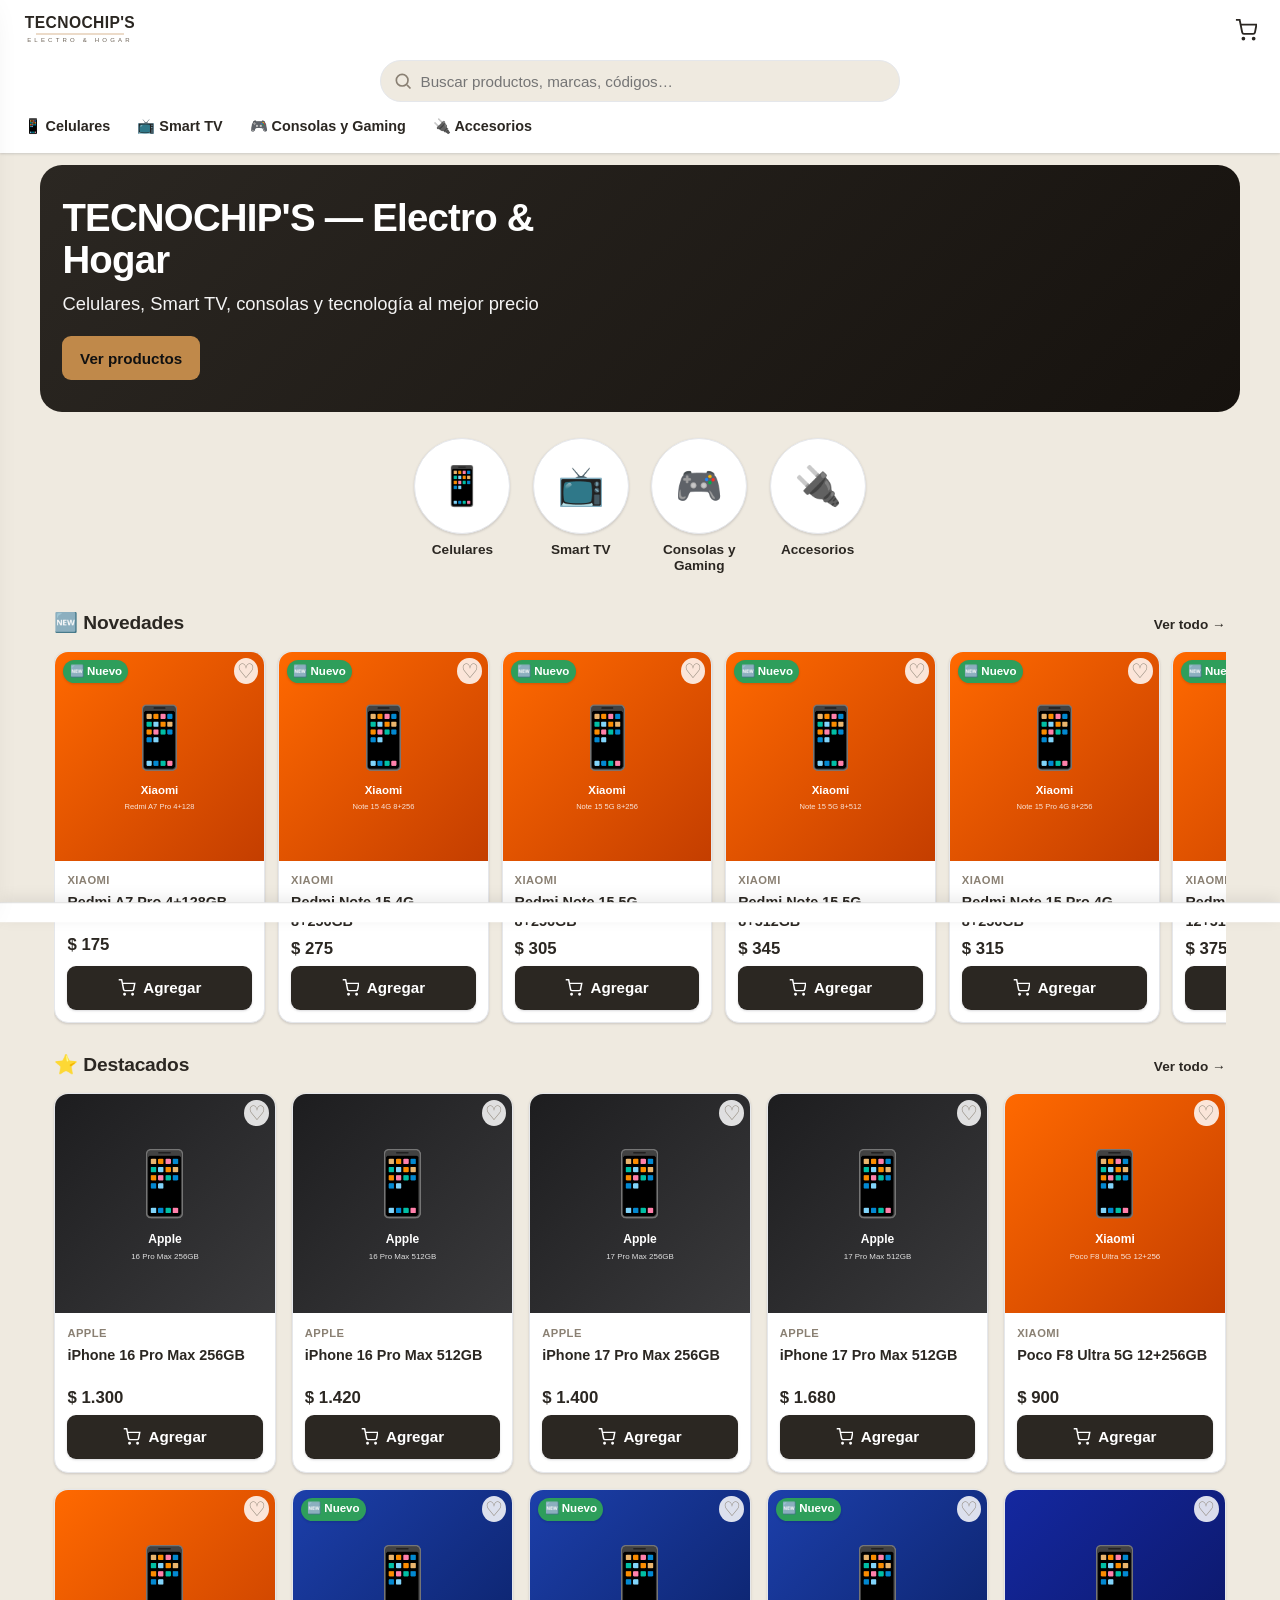
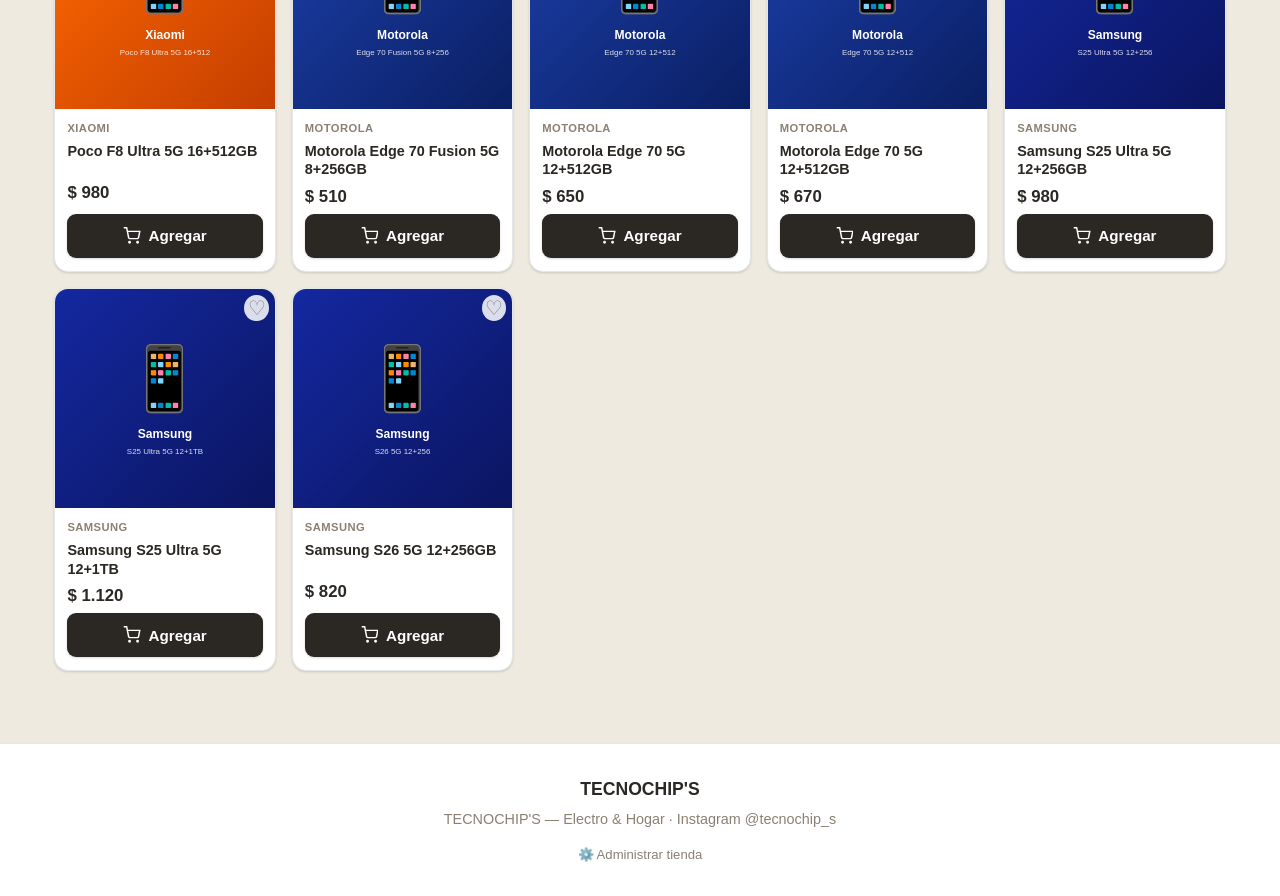
==== index.html @ 08b53749 "Add files via upload Primera versión de la tienda" ====
<!DOCTYPE html>
<html lang="es">
<head>
  <meta charset="UTF-8" />
  <meta name="viewport" content="width=device-width, initial-scale=1, viewport-fit=cover" />
  <meta name="theme-color" content="#2b2722" />
  <meta name="description" content="TECNOCHIP'S — Electro & Hogar. Celulares, Smart TV, consolas y tecnología. Pedidos por WhatsApp. Funciona offline." />

  <title>TECNOCHIP'S — Electro & Hogar</title>

  <!-- PWA -->
  <link rel="manifest" href="manifest.json" />
  <link rel="icon" href="icons/icon.svg" type="image/svg+xml" />
  <link rel="apple-touch-icon" href="icons/icon.svg" />
  <meta name="apple-mobile-web-app-capable" content="yes" />
  <meta name="apple-mobile-web-app-status-bar-style" content="default" />
  <meta name="apple-mobile-web-app-title" content="TECNOCHIP'S" />

  <!-- Estilos -->
  <link rel="stylesheet" href="css/base.css" />
  <link rel="stylesheet" href="css/storefront.css" />
  <link rel="stylesheet" href="css/admin.css" />
  <!-- ETAPA 5 — Plataforma comercial (aditivo, namespaced .e5-*) -->
  <link rel="stylesheet" href="css/etapa5.css" />
</head>
<body>
  <!-- Splash de carga inicial -->
  <div id="splash" class="splash">
    <div class="splash__spinner" aria-hidden="true"></div>
    <p class="splash__text">Cargando tienda…</p>
  </div>

  <!-- Raíz de la tienda (cliente) -->
  <div id="storefront-root"></div>

  <!-- Raíz del panel de administración (se muestra en #/admin) -->
  <div id="admin-root" hidden></div>

  <!-- =========================================================================
       Módulos (scripts clásicos, sin ES modules, para funcionar también en
       file://). El ORDEN importa: cada uno cuelga de window.App.
       ====================================================================== -->
  <script src="js/config.js"></script>
  <script src="js/utils.js"></script>
  <script src="js/db.js"></script>
  <script src="js/store.js"></script>
  <!-- seed.js (~330KB) se carga BAJO DEMANDA desde store.js: solo hace falta
       en el primer arranque o tras un reset de fábrica. -->
  <script src="js/images.js"></script>
  <script src="js/cart.js"></script>
  <script src="js/search.js"></script>
  <script src="js/whatsapp.js"></script>
  <script src="js/importexport.js"></script>
  <script src="js/smart-import.js"></script>
  <!-- Sistema modular de parsers por proveedor (Strategy + Factory) -->
  <script src="js/parsers/parser-system.js"></script>
  <script src="js/parsers/motor_geometrico.js"></script>
  <script src="js/parsers/providers/prov_distrimax.js"></script>
  <script src="js/parsers/providers/prov_mercado_x.js"></script>
  <script src="js/parsers/providers/prov_electrodomesticos.js"></script>
  <script src="js/parsers/providers/prov_excel_generico.js"></script>
  <script src="js/parsers/providers/prov_pdf_generico.js"></script>
  <script src="js/parsers/providers/prov_mapeo_asistido.js"></script>
  <!-- Lienzo visual de mapeo asistido (UI para proveedores nuevos) -->
  <script src="js/parsers/ui-mapeo-asistido.js"></script>
  <script src="js/router.js"></script>
  <script src="js/ui-storefront.js"></script>
  <script src="js/ui-admin.js"></script>
  <script src="js/ui-admin-import.js"></script>

  <!-- =========================================================================
       ETAPA 5 — Plataforma Comercial Profesional (módulos aditivos).
       Cuelgan de window.App.E5 y guardan datos en el store 'kv' existente
       (sin modificar el esquema de IndexedDB ni la funcionalidad previa).
       Orden: primero el cimiento (data), luego módulos que dependen de él.
       ====================================================================== -->
  <!-- PARTE 1: cimiento + auditoría + seguridad + integraciones -->
  <script src="js/etapa5/e5-data.js"></script>
  <script src="js/etapa5/e5-history.js"></script>
  <script src="js/etapa5/e5-security.js"></script>
  <script src="js/etapa5/e5-integrations.js"></script>
  <!-- PARTE 2: promociones, banners, marcas, categorías inteligentes -->
  <script src="js/etapa5/e5-promotions.js"></script>
  <script src="js/etapa5/e5-banners.js"></script>
  <script src="js/etapa5/e5-brands.js"></script>
  <script src="js/etapa5/e5-categories.js"></script>
  <script src="js/etapa5/ui-admin-etapa5.js"></script>
  <!-- PARTE 3: comparador, favoritos, compartir, búsqueda, relacionados -->
  <script src="js/etapa5/e5-favorites.js"></script>
  <script src="js/etapa5/e5-compare.js"></script>
  <script src="js/etapa5/e5-share.js"></script>
  <script src="js/etapa5/e5-related.js"></script>
  <script src="js/etapa5/e5-search-suggest.js"></script>
  <script src="js/etapa5/ui-storefront-etapa5.js"></script>
  <!-- PARTE 4: gestión masiva, config general, SEO, optimización, exportaciones -->
  <script src="js/etapa5/e5-export.js"></script>
  <script src="js/etapa5/e5-bulk.js"></script>
  <script src="js/etapa5/e5-seo.js"></script>
  <script src="js/etapa5/e5-optimize.js"></script>
  <script src="js/etapa5/e5-config.js"></script>
  <script src="js/etapa5/ui-admin-etapa5-p4.js"></script>

  <script src="js/app.js"></script>
</body>
</html>
---- css/base.css ----
/* =============================================================================
 * base.css — Reset, design tokens y componentes base (botones, inputs, modales,
 * toasts, drawers). Las variables de color las sobreescribe el JS desde settings.
 * ========================================================================== */

:root {
  /* Colores (valores por defecto; el panel los reemplaza en runtime) */
  --c-primary: #2563eb;
  --c-primary-dark: #1d4ed8;
  --c-accent: #f59e0b;
  --c-bg: #f4f5f7;
  --c-surface: #ffffff;
  --c-text: #1f2937;
  --c-muted: #6b7280;
  --c-danger: #dc2626;
  --c-success: #16a34a;
  --c-whatsapp: #25d366;
  --c-border: #e5e7eb;

  /* Escala y forma */
  --radius: 14px;
  --radius-sm: 9px;
  --radius-lg: 22px;
  --shadow-sm: 0 1px 2px rgba(16, 24, 40, .06), 0 1px 3px rgba(16, 24, 40, .1);
  --shadow: 0 4px 12px rgba(16, 24, 40, .08);
  --shadow-lg: 0 12px 32px rgba(16, 24, 40, .16);
  --header-h: 116px;

  --font: -apple-system, BlinkMacSystemFont, "Segoe UI", Roboto, "Helvetica Neue", Arial, sans-serif;
  --tap: 44px; /* área táctil mínima */
}

* { box-sizing: border-box; }
html { -webkit-text-size-adjust: 100%; }
body {
  margin: 0;
  font-family: var(--font);
  color: var(--c-text);
  background: var(--c-bg);
  line-height: 1.5;
  -webkit-font-smoothing: antialiased;
  overflow-x: hidden;
}
img { max-width: 100%; display: block; }
a { color: inherit; text-decoration: none; }
button { font-family: inherit; cursor: pointer; }
h1, h2, h3, h4, p { margin: 0; }
ul { margin: 0; padding: 0; list-style: none; }
:focus-visible { outline: 3px solid color-mix(in srgb, var(--c-primary) 45%, transparent); outline-offset: 2px; }

/* ---- Iconos --------------------------------------------------------------- */
.icon { display: inline-flex; width: 1.25em; height: 1.25em; flex: none; }
.icon svg { width: 100%; height: 100%; }

/* ---- Botones -------------------------------------------------------------- */
.btn {
  --btn-bg: var(--c-surface); --btn-fg: var(--c-text); --btn-bd: var(--c-border);
  display: inline-flex; align-items: center; justify-content: center; gap: .5em;
  min-height: var(--tap); padding: .6em 1.1em;
  border: 1px solid var(--btn-bd); border-radius: var(--radius-sm);
  background: var(--btn-bg); color: var(--btn-fg);
  font-size: .95rem; font-weight: 600; line-height: 1;
  transition: transform .08s ease, box-shadow .15s ease, background .15s ease, opacity .15s;
  white-space: nowrap; user-select: none;
}
.btn:active { transform: scale(.97); }
.btn:disabled { opacity: .5; cursor: not-allowed; }
.btn .icon { width: 1.15em; height: 1.15em; }

.btn--primary { --btn-bg: var(--c-primary); --btn-fg: #fff; --btn-bd: transparent; box-shadow: var(--shadow-sm); }
.btn--primary:hover { --btn-bg: var(--c-primary-dark); }
.btn--accent { --btn-bg: var(--c-accent); --btn-fg: #111; --btn-bd: transparent; }
.btn--danger { --btn-bg: var(--c-danger); --btn-fg: #fff; --btn-bd: transparent; }
.btn--danger-ghost { --btn-fg: var(--c-danger); --btn-bd: color-mix(in srgb, var(--c-danger) 35%, transparent); }
.btn--whatsapp { --btn-bg: var(--c-whatsapp); --btn-fg: #fff; --btn-bd: transparent; box-shadow: var(--shadow-sm); }
.btn--whatsapp:hover { --btn-bg: #1db954; }
.btn--ghost { --btn-bg: transparent; }
.btn--ghost:hover { --btn-bg: color-mix(in srgb, var(--c-text) 6%, transparent); }
.btn--sm { min-height: 34px; padding: .4em .7em; font-size: .82rem; }
.btn--lg { min-height: 52px; font-size: 1.05rem; padding: .7em 1.4em; }
.btn--block { display: flex; width: 100%; }

.icon-btn {
  display: inline-flex; align-items: center; justify-content: center;
  width: var(--tap); height: var(--tap); flex: none;
  border: none; background: transparent; color: inherit; border-radius: 50%;
  transition: background .15s, transform .08s;
}
.icon-btn:hover { background: color-mix(in srgb, currentColor 12%, transparent); }
.icon-btn:active { transform: scale(.92); }
.icon-btn .icon { width: 1.4em; height: 1.4em; }

/* ---- Formularios ---------------------------------------------------------- */
.input, select.input, textarea.input {
  width: 100%; min-height: var(--tap);
  padding: .6em .8em; font-size: 1rem; color: var(--c-text);
  background: var(--c-surface);
  border: 1px solid var(--c-border); border-radius: var(--radius-sm);
  transition: border-color .15s, box-shadow .15s;
}
.input:focus { border-color: var(--c-primary); box-shadow: 0 0 0 3px color-mix(in srgb, var(--c-primary) 18%, transparent); outline: none; }
textarea.input { min-height: 70px; resize: vertical; line-height: 1.45; }
select.input { appearance: none; background-image: url("data:image/svg+xml,%3Csvg xmlns='http://www.w3.org/2000/svg' width='12' height='8' viewBox='0 0 12 8'%3E%3Cpath fill='%236b7280' d='M6 8 0 0h12z'/%3E%3C/svg%3E"); background-repeat: no-repeat; background-position: right .8em center; padding-right: 2.2em; }
.input--sm { min-height: 36px; font-size: .85rem; padding: .35em .6em; }

/* ---- Splash --------------------------------------------------------------- */
.splash {
  position: fixed; inset: 0; z-index: 9999;
  display: flex; flex-direction: column; align-items: center; justify-content: center; gap: 1rem;
  background: var(--c-bg); transition: opacity .35s ease;
}
.splash--hide { opacity: 0; pointer-events: none; }
.splash__spinner { width: 46px; height: 46px; border: 4px solid var(--c-border); border-top-color: var(--c-primary); border-radius: 50%; animation: spin .8s linear infinite; }
.splash__text { color: var(--c-muted); font-weight: 600; }
@keyframes spin { to { transform: rotate(360deg); } }

/* ---- Toasts --------------------------------------------------------------- */
.toast-host {
  position: fixed; left: 50%; bottom: calc(env(safe-area-inset-bottom) + 78px);
  transform: translateX(-50%); z-index: 9000;
  display: flex; flex-direction: column; gap: .5rem; align-items: center;
  width: max-content; max-width: 92vw; pointer-events: none;
}
.toast {
  padding: .75em 1.1em; border-radius: 999px; font-weight: 600; font-size: .9rem;
  color: #fff; background: #111827; box-shadow: var(--shadow-lg);
  opacity: 0; transform: translateY(12px); transition: opacity .25s, transform .25s;
}
.toast--show { opacity: 1; transform: translateY(0); }
.toast--success { background: var(--c-success); }
.toast--error { background: var(--c-danger); }
.toast--info { background: #334155; }

/* ---- Modales -------------------------------------------------------------- */
.modal-overlay {
  position: fixed; inset: 0; z-index: 8000;
  display: flex; align-items: center; justify-content: center; padding: 1rem;
  background: rgba(17, 24, 39, .55); backdrop-filter: blur(2px);
  animation: fade .15s ease;
}
@keyframes fade { from { opacity: 0; } }
.modal {
  width: 100%; max-width: 440px; max-height: 92vh; overflow: auto;
  background: var(--c-surface); border-radius: var(--radius-lg); box-shadow: var(--shadow-lg);
  animation: pop .2s ease;
}
.modal--wide { max-width: 760px; }
.modal--sm { max-width: 380px; padding: 1.5rem; }
@keyframes pop { from { opacity: 0; transform: translateY(10px) scale(.98); } }
.modal__head { position: sticky; top: 0; display: flex; align-items: center; justify-content: space-between; gap: 1rem; padding: 1rem 1.25rem; background: var(--c-surface); border-bottom: 1px solid var(--c-border); z-index: 1; }
.modal__head h3 { font-size: 1.1rem; }
.modal__body { padding: 1.25rem; }
.modal__msg { font-size: 1rem; margin-bottom: 1.25rem; }
.modal__actions { display: flex; gap: .75rem; justify-content: flex-end; }

/* ---- Drawers (off-canvas) ------------------------------------------------- */
.drawer-overlay { position: fixed; inset: 0; z-index: 6000; background: rgba(17, 24, 39, .5); opacity: 0; visibility: hidden; transition: opacity .25s, visibility .25s; }
.drawer-overlay--show { opacity: 1; visibility: visible; }
.drawer {
  position: fixed; top: 0; bottom: 0; z-index: 6100; width: min(86vw, 360px);
  background: var(--c-surface); box-shadow: var(--shadow-lg);
  display: flex; flex-direction: column; transition: transform .28s cubic-bezier(.4, 0, .2, 1);
}
.drawer--left { left: 0; transform: translateX(-105%); }
.drawer--right { right: 0; transform: translateX(105%); width: min(90vw, 420px); }
.drawer--open { transform: translateX(0); }
.drawer__head { display: flex; align-items: center; justify-content: space-between; padding: 1rem 1.1rem; border-bottom: 1px solid var(--c-border); font-size: 1.05rem; }
.drawer__body { flex: 1; overflow: auto; padding: 1rem 1.1rem; }
.drawer__foot { display: flex; gap: .75rem; padding: 1rem 1.1rem; border-top: 1px solid var(--c-border); }
.drawer__foot .btn { flex: 1; }

/* ---- Utilidades ----------------------------------------------------------- */
.empty { color: var(--c-muted); text-align: center; padding: 2rem 1rem; }
[hidden] { display: none !important; }

/* Botón flotante de instalación PWA */
.install-btn {
  position: fixed; right: 1rem; bottom: calc(env(safe-area-inset-bottom) + 78px); z-index: 5500;
  border: none; border-radius: 999px; padding: .7em 1.1em;
  background: var(--c-primary); color: #fff; font-weight: 700; box-shadow: var(--shadow-lg);
  animation: pop .3s ease;
}
@media (min-width: 768px) { .install-btn { bottom: 1.5rem; } }
---- css/storefront.css ----
/* =============================================================================
 * storefront.css — Estilos de la tienda (cliente). Mobile-first + responsive.
 * ========================================================================== */

/* ---- HEADER --------------------------------------------------------------- */
.site-header {
  position: sticky; top: 0; z-index: 500;
  background: var(--c-surface);
  padding: .5rem .75rem calc(.5rem + 2px);
  padding-top: calc(env(safe-area-inset-top) + .5rem);
  box-shadow: var(--shadow-sm);
}
.site-header__top { display: flex; align-items: center; gap: .5rem; }
.header__menu { color: var(--c-text); }
.header__logo { flex: 1; min-width: 0; display: flex; align-items: center; }
.header__logo-text { font-size: 1.3rem; font-weight: 800; color: var(--c-primary); letter-spacing: -.02em; white-space: nowrap; overflow: hidden; text-overflow: ellipsis; }
.header__logo-img { max-height: 40px; width: auto; object-fit: contain; }
.header__cart { position: relative; color: var(--c-text); }
.header__cart-count {
  position: absolute; top: 4px; right: 4px; min-width: 18px; height: 18px; padding: 0 4px;
  display: flex; align-items: center; justify-content: center;
  background: var(--c-accent); color: #111; font-size: .7rem; font-weight: 800; border-radius: 999px;
}
.header__cart-count.is-empty { display: none; }
.header__cart.pulse { animation: cartPulse .4s ease; }
@keyframes cartPulse { 0%, 100% { transform: scale(1); } 40% { transform: scale(1.25); } }

/* Buscador */
.search { position: relative; display: flex; align-items: center; margin-top: .5rem; }
.search__icon { position: absolute; left: .8rem; color: var(--c-muted); pointer-events: none; }
.search__input {
  width: 100%; min-height: 42px; padding: .5em .8em .5em 2.6em;
  background: var(--c-bg); border: 1px solid var(--c-border); border-radius: 999px; font-size: .95rem;
}
.search__input:focus { outline: none; border-color: var(--c-primary); background: var(--c-surface); }
.search__suggest {
  position: absolute; top: calc(100% + .4rem); left: 0; right: 0; z-index: 600;
  background: var(--c-surface); border: 1px solid var(--c-border); border-radius: var(--radius);
  box-shadow: var(--shadow-lg); overflow: hidden; max-height: 60vh; overflow-y: auto;
}
.search__suggest-item { display: flex; align-items: center; gap: .75rem; padding: .6rem .8rem; }
.search__suggest-item:hover { background: var(--c-bg); }
.search__suggest-item img { width: 42px; height: 42px; object-fit: cover; border-radius: 8px; background: var(--c-bg); }
.search__suggest-item > div { display: flex; flex-direction: column; min-width: 0; }
.search__suggest-name { font-weight: 600; font-size: .9rem; white-space: nowrap; overflow: hidden; text-overflow: ellipsis; }
.search__suggest-price { color: var(--c-primary); font-weight: 700; font-size: .85rem; }

/* Barra de categorías (desktop) */
.cat-bar { display: none; gap: .25rem; margin-top: .5rem; flex-wrap: wrap; }
.cat-bar__item { position: relative; }
.cat-bar__link { display: block; padding: .4em .8em; border-radius: 999px; font-weight: 600; font-size: .9rem; color: var(--c-text); }
.cat-bar__link:hover { background: var(--c-bg); color: var(--c-primary); }
.cat-bar__menu {
  position: absolute; top: 100%; left: 0; min-width: 180px; padding: .4rem;
  background: var(--c-surface); border: 1px solid var(--c-border); border-radius: var(--radius); box-shadow: var(--shadow-lg);
  opacity: 0; visibility: hidden; transform: translateY(6px); transition: .18s; z-index: 600;
}
.cat-bar__item:hover .cat-bar__menu { opacity: 1; visibility: visible; transform: translateY(0); }
.cat-bar__menu a { display: block; padding: .5em .7em; border-radius: 8px; font-size: .9rem; }
.cat-bar__menu a:hover { background: var(--c-bg); color: var(--c-primary); }

/* Drawer de navegación */
.nav-list { display: flex; flex-direction: column; }
.nav-link { display: block; padding: .8em .5em; border-radius: 10px; font-weight: 600; }
.nav-link:hover { background: var(--c-bg); }
.nav-list__sep { height: 1px; background: var(--c-border); margin: .5rem 0; }
.nav-group { border-radius: 10px; }
.nav-group > summary { display: flex; align-items: center; justify-content: space-between; padding: .8em .5em; font-weight: 600; cursor: pointer; list-style: none; }
.nav-group > summary::-webkit-details-marker { display: none; }
.nav-group > summary::after { content: "▸"; color: var(--c-muted); transition: transform .2s; }
.nav-group[open] > summary::after { transform: rotate(90deg); }
.nav-group__items { padding-left: .8rem; }
.nav-group__items .nav-link { padding: .55em .5em; font-weight: 500; color: var(--c-muted); }
.nav-group__all { color: var(--c-primary) !important; }

/* ---- VIEW / SECTIONS ------------------------------------------------------ */
.view { display: block; padding-bottom: calc(env(safe-area-inset-bottom) + 80px); min-height: 60vh; }
.section { padding: 1.25rem .9rem 0; max-width: 1200px; margin: 0 auto; }
.section--chips { padding-top: 1rem; }
.section__head { display: flex; align-items: baseline; justify-content: space-between; margin-bottom: .8rem; gap: 1rem; }
.section__title { font-size: 1.2rem; font-weight: 800; letter-spacing: -.01em; }
.section__more { color: var(--c-primary); font-weight: 700; font-size: .85rem; flex: none; }

/* Chips */
.chips { display: flex; gap: .5rem; overflow-x: auto; padding-bottom: .25rem; scrollbar-width: none; }
.chips::-webkit-scrollbar { display: none; }
.chip { flex: none; padding: .5em 1em; background: var(--c-surface); border: 1px solid var(--c-border); border-radius: 999px; font-weight: 600; font-size: .9rem; box-shadow: var(--shadow-sm); }
.chip:hover { border-color: var(--c-primary); color: var(--c-primary); }

/* ---- TIRA DE CATEGORÍAS (estilo retail: foto + nombre debajo) ------------- */
.cat-strip {
  display: flex; gap: .4rem; overflow-x: auto; padding: .6rem .2rem 1rem;
  scrollbar-width: none; -webkit-overflow-scrolling: touch;
}
.cat-strip::-webkit-scrollbar { display: none; }
.cat-strip__item {
  flex: none; width: 112px; text-align: center; text-decoration: none;
  color: var(--c-text); display: flex; flex-direction: column; align-items: center; gap: .5rem;
}
.cat-strip__media {
  width: 96px; height: 96px; border-radius: 50%;
  background: var(--c-surface); box-shadow: var(--shadow-sm);
  border: 1px solid var(--c-border);
  display: flex; align-items: center; justify-content: center; overflow: hidden;
  transition: transform .15s ease, box-shadow .15s ease, border-color .15s ease;
}
.cat-strip__media img { width: 82%; height: 82%; object-fit: contain; }
.cat-strip__emoji { font-size: 2.4rem; line-height: 1; }
.cat-strip__item:hover .cat-strip__media {
  transform: translateY(-3px); box-shadow: var(--shadow); border-color: var(--c-primary);
}
.cat-strip__name {
  font-size: .85rem; font-weight: 600; line-height: 1.15;
  display: -webkit-box; -webkit-line-clamp: 2; -webkit-box-orient: vertical; overflow: hidden;
}
@media (min-width: 900px) {
  .cat-strip { justify-content: center; flex-wrap: wrap; overflow-x: visible; }
}

/* ---- HERO ----------------------------------------------------------------- */
.hero {
  margin: .75rem .9rem 0; padding: 2rem 1.4rem; border-radius: var(--radius-lg);
  background: linear-gradient(135deg, var(--c-primary), var(--c-primary-dark));
  color: #fff; position: relative; overflow: hidden; max-width: 1200px;
}
@media (min-width: 760px) { .hero { margin-left: auto; margin-right: auto; } }
.hero--image { background-size: cover; background-position: center; }
.hero--image::before { content: ""; position: absolute; inset: 0; background: linear-gradient(120deg, rgba(0,0,0,.55), rgba(0,0,0,.15)); }
/* Banner "arte completo": la imagen ya trae logo y textos diseñados →
   sin oscurecedor, sin texto superpuesto y con la proporción REAL de la
   imagen (se activa dejando vacíos Título y Subtítulo en Apariencia). */
.hero--clean { padding: 0; aspect-ratio: 2.46 / 1; min-height: 120px; }
.hero--clean::before { display: none; }
.hero__cta--overlay { position: absolute; left: 1.2rem; bottom: 1.2rem; }
.hero__inner { position: relative; max-width: 560px; }
.hero__title { font-size: clamp(1.5rem, 5vw, 2.4rem); font-weight: 800; line-height: 1.1; letter-spacing: -.02em; }
.hero__subtitle { margin-top: .5rem; font-size: clamp(.95rem, 2.5vw, 1.15rem); opacity: .95; }
.hero__cta { margin-top: 1.2rem; }

/* ---- CARRUSEL ------------------------------------------------------------- */
.carousel { position: relative; margin: 1rem .9rem 0; max-width: 1200px; border-radius: var(--radius-lg); overflow: hidden; box-shadow: var(--shadow); }
@media (min-width: 760px) { .carousel { margin-left: auto; margin-right: auto; } }
.carousel__track { display: flex; transition: transform .5s cubic-bezier(.4, 0, .2, 1); }
.carousel__slide {
  position: relative; flex: 0 0 100%; aspect-ratio: 16 / 7; min-height: 160px;
  background: var(--c-primary) center/cover no-repeat; display: flex; align-items: flex-end;
}
.carousel__caption { padding: 1.2rem; color: #fff; background: linear-gradient(0deg, rgba(0,0,0,.6), transparent); width: 100%; }
.carousel__caption h3 { font-size: 1.3rem; font-weight: 800; }
.carousel__dots { position: absolute; bottom: .6rem; left: 0; right: 0; display: flex; justify-content: center; gap: .4rem; }
.carousel__dot { width: 8px; height: 8px; padding: 0; border: none; border-radius: 999px; background: rgba(255,255,255,.55); }
.carousel__dot.is-active { background: #fff; width: 22px; }

/* ---- GRID + ROW ----------------------------------------------------------- */
.grid { display: grid; grid-template-columns: repeat(2, 1fr); gap: .8rem; }
.grid--catalog { margin-top: 1rem; }
@media (min-width: 560px) { .grid { grid-template-columns: repeat(3, 1fr); gap: 1rem; } }
@media (min-width: 900px) { .grid { grid-template-columns: repeat(4, 1fr); } }
@media (min-width: 1100px) { .grid { grid-template-columns: repeat(5, 1fr); } }

.row-scroll { display: flex; gap: .8rem; overflow-x: auto; padding-bottom: .5rem; scroll-snap-type: x mandatory; scrollbar-width: none; }
.row-scroll::-webkit-scrollbar { display: none; }
.card--row { flex: 0 0 46%; scroll-snap-align: start; }
@media (min-width: 560px) { .card--row { flex-basis: 30%; } }
@media (min-width: 900px) { .card--row { flex-basis: 22%; } }
@media (min-width: 1100px) { .card--row { flex-basis: 18%; } }

/* ---- CARD ----------------------------------------------------------------- */
.card {
  position: relative; display: flex; flex-direction: column;
  background: var(--c-surface); border: 1px solid var(--c-border); border-radius: var(--radius);
  overflow: hidden; box-shadow: var(--shadow-sm); transition: transform .12s, box-shadow .2s;
}
.card:hover { box-shadow: var(--shadow); }
@media (hover: hover) { .card:hover { transform: translateY(-3px); } }
.card__media { position: relative; aspect-ratio: 1 / 1; background: var(--c-bg); display: block; }
.card__media img { width: 100%; height: 100%; object-fit: cover; }
.card__soldout { position: absolute; inset: 0; display: flex; align-items: center; justify-content: center; background: rgba(255,255,255,.6); color: var(--c-text); font-weight: 800; text-transform: uppercase; letter-spacing: .05em; font-size: .85rem; }
.card__body { display: flex; flex-direction: column; gap: .3rem; padding: .7rem .75rem .8rem; flex: 1; }
.card__brand { font-size: .7rem; text-transform: uppercase; letter-spacing: .04em; color: var(--c-muted); font-weight: 700; }
.card__name { font-size: .9rem; font-weight: 600; line-height: 1.3; display: -webkit-box; -webkit-line-clamp: 2; -webkit-box-orient: vertical; overflow: hidden; min-height: 2.34em; }
.card__name:hover { color: var(--c-primary); }
.card__add { margin-top: auto; width: 100%; }

/* Badges */
.badges { position: absolute; top: .5rem; left: .5rem; display: flex; flex-direction: column; gap: .3rem; align-items: flex-start; z-index: 2; }
.badge { padding: .25em .55em; border-radius: 999px; font-size: .72rem; font-weight: 800; color: #fff; box-shadow: var(--shadow-sm); }
.badge--sale { background: var(--c-danger); }
.badge--new { background: var(--c-success); }

/* Precio */
.price { display: flex; align-items: baseline; gap: .5rem; flex-wrap: wrap; }
.price__now { font-size: 1.05rem; font-weight: 800; color: var(--c-text); }
.price__old { font-size: .85rem; color: var(--c-muted); text-decoration: line-through; }
.price--lg .price__now { font-size: 1.8rem; color: var(--c-primary); }
.price--lg .price__old { font-size: 1.05rem; }

/* Estrellas */
.stars { display: inline-flex; align-items: center; gap: 1px; }
.stars .icon { width: 1em; height: 1em; }
.stars--sm .icon { width: .85em; height: .85em; }
.star--on svg { fill: #f59e0b; }
.star--off svg { fill: #d1d5db; }
.stars__count { margin-left: .35rem; font-size: .78rem; color: var(--c-muted); font-weight: 600; }

/* Stock */
.stock { font-size: .85rem; font-weight: 700; }
.stock--ok { color: var(--c-success); }
.stock--low { color: var(--c-accent); }
.stock--out { color: var(--c-danger); }

/* ---- CATÁLOGO ------------------------------------------------------------- */
.catalog { max-width: 1200px; margin: 0 auto; padding: 1rem .9rem 0; }
.catalog__head { margin-bottom: .5rem; }
.catalog__title { font-size: 1.35rem; font-weight: 800; letter-spacing: -.01em; }
.subchips { display: flex; gap: .5rem; overflow-x: auto; padding: .5rem 0; scrollbar-width: none; }
.subchips::-webkit-scrollbar { display: none; }
.subchip { flex: none; padding: .4em .9em; border-radius: 999px; background: var(--c-surface); border: 1px solid var(--c-border); font-weight: 600; font-size: .85rem; }
.subchip.is-active { background: var(--c-primary); color: #fff; border-color: transparent; }
.toolbar { display: flex; align-items: center; justify-content: space-between; gap: .75rem; margin: .25rem 0 .5rem; flex-wrap: wrap; }
.toolbar__count { color: var(--c-muted); font-weight: 600; font-size: .9rem; }
.toolbar__right { display: flex; gap: .5rem; align-items: center; }
.toolbar__sort { min-height: 38px; max-width: 170px; }
.sentinel { height: 1px; }

/* Drawer filtros */
.filter-group { padding: .9rem 0; border-bottom: 1px solid var(--c-border); }
.filter-group h4 { font-size: .95rem; margin-bottom: .6rem; }
.filter-price { display: flex; align-items: center; gap: .5rem; }
.filter-tags { display: flex; flex-wrap: wrap; gap: .5rem; }
.filter-tag { padding: .4em .8em; border-radius: 999px; border: 1px solid var(--c-border); background: var(--c-surface); font-weight: 600; font-size: .85rem; }
.filter-tag.is-active { background: var(--c-primary); color: #fff; border-color: transparent; }
.check-row { display: flex; align-items: center; gap: .6rem; padding: .5rem 0; font-weight: 600; }
.check-row input { width: 20px; height: 20px; accent-color: var(--c-primary); }

/* ---- PRODUCTO ------------------------------------------------------------- */
.product { max-width: 1100px; margin: 0 auto; padding: 1rem .9rem 0; }
.breadcrumb { font-size: .82rem; color: var(--c-muted); margin-bottom: .8rem; display: flex; flex-wrap: wrap; gap: .15rem; }
.breadcrumb a:hover { color: var(--c-primary); }
.product__grid { display: grid; gap: 1.25rem; }
@media (min-width: 800px) { .product__grid { grid-template-columns: 1fr 1fr; gap: 2rem; align-items: start; } }

.gallery { position: sticky; top: var(--header-h); }
@media (max-width: 799px) { .gallery { position: static; } }
.gallery__stage { position: relative; aspect-ratio: 1 / 1; background: var(--c-surface); border: 1px solid var(--c-border); border-radius: var(--radius-lg); overflow: hidden; }
.gallery__main { width: 100%; height: 100%; object-fit: contain; }
.gallery__thumbs { display: flex; gap: .5rem; margin-top: .6rem; overflow-x: auto; scrollbar-width: none; }
.gallery__thumbs::-webkit-scrollbar { display: none; }
.gallery__thumb { flex: none; width: 64px; height: 64px; padding: 0; border: 2px solid var(--c-border); border-radius: 10px; overflow: hidden; background: var(--c-surface); }
.gallery__thumb img { width: 100%; height: 100%; object-fit: cover; }
.gallery__thumb.is-active { border-color: var(--c-primary); }

.product__info { display: flex; flex-direction: column; gap: .7rem; }
.product__brand { font-size: .78rem; text-transform: uppercase; letter-spacing: .05em; color: var(--c-muted); font-weight: 800; }
.product__name { font-size: 1.5rem; font-weight: 800; line-height: 1.2; letter-spacing: -.01em; }
.product__meta { display: flex; align-items: center; gap: 1rem; flex-wrap: wrap; }
.product__code { font-size: .8rem; color: var(--c-muted); }
.product__save { color: var(--c-success); font-weight: 700; font-size: .95rem; }
.product__stockrow { display: flex; align-items: center; gap: .5rem; color: var(--c-muted); }
.product__stockrow .icon { width: 1.2em; height: 1.2em; }

.buy-row { display: flex; gap: .75rem; align-items: stretch; margin-top: .3rem; flex-wrap: wrap; }
.buy-row__add { flex: 1; min-width: 180px; }
.buy-row__wa { width: 100%; }
.qty { display: inline-flex; align-items: center; border: 1px solid var(--c-border); border-radius: var(--radius-sm); overflow: hidden; background: var(--c-surface); }
.qty__btn { width: 42px; height: 50px; border: none; background: transparent; display: inline-flex; align-items: center; justify-content: center; color: var(--c-text); }
.qty__btn:hover { background: var(--c-bg); }
.qty__btn .icon { width: 1.1em; height: 1.1em; }
.qty__input { width: 48px; height: 50px; border: none; text-align: center; font-size: 1rem; font-weight: 700; background: transparent; -moz-appearance: textfield; }
.qty__input::-webkit-outer-spin-button, .qty__input::-webkit-inner-spin-button { -webkit-appearance: none; margin: 0; }

.product__tags { display: flex; flex-wrap: wrap; gap: .5rem; }
.tag-pill { padding: .3em .7em; border-radius: 999px; background: var(--c-bg); border: 1px solid var(--c-border); font-size: .8rem; font-weight: 600; }
.product__section { max-width: 1100px; margin: 1.5rem auto 0; }
.product__section-title { font-size: 1.15rem; font-weight: 800; margin-bottom: .6rem; }
.product__desc { color: #374151; white-space: pre-line; }

/* Comentarios */
.comments__head { display: flex; align-items: center; gap: 1rem; flex-wrap: wrap; margin-bottom: .8rem; }
.comments__avg { display: flex; align-items: center; gap: .4rem; }
.comments__avg strong { font-size: 1.4rem; }
.comments__list { display: flex; flex-direction: column; gap: .8rem; }
.comment { background: var(--c-surface); border: 1px solid var(--c-border); border-radius: var(--radius); padding: .9rem 1rem; }
.comment__head { display: flex; align-items: center; gap: .6rem; flex-wrap: wrap; margin-bottom: .4rem; }
.comment__author { font-size: .95rem; }
.comment__date { font-size: .78rem; color: var(--c-muted); margin-left: auto; }
.comment__text { color: #374151; }
.comment__img { margin-top: .6rem; max-width: 140px; border-radius: 10px; }

/* ---- CARRITO -------------------------------------------------------------- */
.cart { max-width: 1100px; margin: 0 auto; padding: 1rem .9rem 0; }
.cart__title { font-size: 1.4rem; font-weight: 800; margin-bottom: 1rem; }
.cart__empty { text-align: center; padding: 2rem 1rem; display: flex; flex-direction: column; align-items: center; gap: 1rem; }
.cart__layout { display: grid; gap: 1.25rem; }
@media (min-width: 820px) { .cart__layout { grid-template-columns: 1fr 360px; align-items: start; } }
.cart__items { display: flex; flex-direction: column; gap: .75rem; }

.cart-line { display: grid; grid-template-columns: 72px 1fr auto; gap: .8rem; align-items: center; background: var(--c-surface); border: 1px solid var(--c-border); border-radius: var(--radius); padding: .7rem; }
.cart-line__media { width: 72px; height: 72px; border-radius: 10px; overflow: hidden; background: var(--c-bg); }
.cart-line__media img { width: 100%; height: 100%; object-fit: cover; }
.cart-line__mid { display: flex; flex-direction: column; gap: .4rem; min-width: 0; }
.cart-line__name { font-weight: 600; font-size: .92rem; line-height: 1.25; }
.cart-line__unit { font-size: .8rem; color: var(--c-muted); }
.cart-line__qty { align-self: flex-start; }
.cart-line__qty .qty__btn { width: 36px; height: 38px; }
.cart-line__qty .qty__input { height: 38px; width: 40px; }
.cart-line__right { display: flex; flex-direction: column; align-items: flex-end; gap: .4rem; }
.cart-line__total { font-size: 1rem; white-space: nowrap; }
.cart-line__del { width: 36px; height: 36px; color: var(--c-danger); }

.cart__summary { background: var(--c-surface); border: 1px solid var(--c-border); border-radius: var(--radius-lg); padding: 1.2rem; position: sticky; top: var(--header-h); display: flex; flex-direction: column; gap: .6rem; }
.cart__summary-title { font-size: 1.1rem; font-weight: 800; }
.cart__row { display: flex; justify-content: space-between; font-size: .95rem; }
.cart__row--total { border-top: 1px solid var(--c-border); padding-top: .6rem; margin-top: .2rem; font-size: 1.2rem; }
.cart__row--total strong { color: var(--c-primary); }
.checkout { display: flex; flex-direction: column; gap: .7rem; margin-top: .5rem; }
.field { display: flex; flex-direction: column; gap: .25rem; }
.field__label { font-size: .82rem; font-weight: 700; color: var(--c-muted); }
.checkout__preview { font-size: .85rem; color: var(--c-muted); }
.checkout__preview summary { cursor: pointer; font-weight: 600; padding: .3rem 0; }
.checkout__msg { white-space: pre-wrap; background: var(--c-bg); padding: .8rem; border-radius: 10px; font-size: .8rem; max-height: 220px; overflow: auto; font-family: var(--font); }
.cart__clear { margin-top: .3rem; color: var(--c-danger); }

.state-empty { text-align: center; padding: 3rem 1rem; display: flex; flex-direction: column; align-items: center; gap: 1rem; }

/* ---- BOTTOM NAV (mobile) -------------------------------------------------- */
.bottom-nav {
  position: fixed; left: 0; right: 0; bottom: 0; z-index: 700;
  display: flex; justify-content: space-around;
  background: var(--c-surface); border-top: 1px solid var(--c-border);
  padding-bottom: env(safe-area-inset-bottom);
  box-shadow: 0 -2px 12px rgba(16, 24, 40, .06);
}
.bottom-nav__btn { position: relative; flex: 1; display: flex; flex-direction: column; align-items: center; gap: 2px; padding: .5rem 0; border: none; background: transparent; color: var(--c-muted); font-size: .68rem; font-weight: 700; }
.bottom-nav__btn .icon { width: 1.5em; height: 1.5em; }
.bottom-nav__btn:active { color: var(--c-primary); }
.bottom-nav__badge { position: absolute; top: 2px; right: 50%; transform: translateX(18px); min-width: 17px; height: 17px; padding: 0 4px; display: flex; align-items: center; justify-content: center; background: var(--c-accent); color: #111; font-size: .65rem; font-weight: 800; border-radius: 999px; }
.bottom-nav__badge.is-empty { display: none; }

/* ---- FOOTER --------------------------------------------------------------- */
.site-footer { margin-top: 2.5rem; padding: 2rem 1rem; padding-bottom: calc(env(safe-area-inset-bottom) + 90px); background: var(--c-surface); border-top: 1px solid var(--c-border); }
.site-footer__inner { max-width: 1100px; margin: 0 auto; text-align: center; display: flex; flex-direction: column; gap: .4rem; }
.site-footer__name { font-weight: 800; font-size: 1.1rem; color: var(--c-primary); }
.site-footer__text { color: var(--c-muted); font-size: .9rem; }
.site-footer__admin { color: var(--c-muted); font-size: .82rem; margin-top: .5rem; }
.site-footer__admin:hover { color: var(--c-primary); }

/* ---- DESKTOP -------------------------------------------------------------- */
@media (min-width: 768px) {
  :root { --header-h: 130px; }
  .cat-bar { display: flex; }
  .bottom-nav { display: none; }
  .view { padding-bottom: 2rem; }
  .site-footer { padding-bottom: 2rem; }
  .site-header__top { gap: 1rem; }
  .header__menu { display: none; }
  .search { max-width: 520px; margin-left: auto; margin-right: auto; }
  .toast-host { bottom: 1.5rem; }
}
---- css/admin.css ----
/* =============================================================================
 * admin.css — Estilos del panel de administración.
 * ========================================================================== */

#admin-root { display: block; }
body.is-admin { background: #eef0f4; }

/* ---- Login gate ----------------------------------------------------------- */
.a-gate { max-width: 400px; margin: 8vh auto; padding: 0 1.25rem; }
.a-gate__back { color: var(--c-muted); font-weight: 600; font-size: .9rem; }
.a-gate__title { font-size: 1.5rem; font-weight: 800; margin: 1rem 0 .5rem; }
.a-gate__hint { color: var(--c-muted); margin-bottom: 1.25rem; }
.a-gate__form { display: flex; flex-direction: column; gap: .9rem; background: var(--c-surface); padding: 1.5rem; border-radius: var(--radius-lg); box-shadow: var(--shadow); }

/* ---- Layout --------------------------------------------------------------- */
.a-layout { display: flex; min-height: 100vh; }
.a-sidebar {
  width: 244px; flex: none; background: #111827; color: #e5e7eb;
  display: flex; flex-direction: column; padding: 1rem .75rem;
  position: sticky; top: 0; height: 100vh;
}
.a-sidebar__brand { font-weight: 800; font-size: 1.1rem; padding: .5rem .6rem 1rem; color: #fff; white-space: nowrap; overflow: hidden; text-overflow: ellipsis; }
.a-nav { display: flex; flex-direction: column; gap: .15rem; flex: 1; }
.a-nav__item { display: flex; align-items: center; gap: .7rem; padding: .7em .8em; border-radius: 10px; color: #cbd5e1; font-weight: 600; font-size: .92rem; }
.a-nav__item:hover { background: rgba(255,255,255,.08); color: #fff; }
.a-nav__item.is-active { background: var(--c-primary); color: #fff; }
.a-nav__icon { font-size: 1.1rem; }
.a-sidebar__foot { display: flex; flex-direction: column; gap: .5rem; padding-top: 1rem; border-top: 1px solid rgba(255,255,255,.1); }
.a-sidebar__foot .btn { color: #e5e7eb; border-color: rgba(255,255,255,.18); }
.a-sidebar__foot .btn:hover { background: rgba(255,255,255,.1); }

.a-main { flex: 1; min-width: 0; display: flex; flex-direction: column; }
.a-topbar { display: none; align-items: center; justify-content: space-between; gap: 1rem; padding: .75rem 1rem; background: var(--c-surface); border-bottom: 1px solid var(--c-border); position: sticky; top: 0; z-index: 10; }
.a-topbar__sel { max-width: 60%; }
.a-content { padding: 1.5rem; max-width: 1000px; width: 100%; margin: 0 auto; display: flex; flex-direction: column; gap: 1.25rem; }

/* ---- Cards ---------------------------------------------------------------- */
.a-card { background: var(--c-surface); border: 1px solid var(--c-border); border-radius: var(--radius); padding: 1.25rem; box-shadow: var(--shadow-sm); }
.a-card__title { font-size: 1.05rem; font-weight: 800; margin-bottom: 1rem; }
.a-card--danger { border-color: color-mix(in srgb, var(--c-danger) 35%, transparent); }
.a-muted { color: var(--c-muted); font-size: .9rem; }
.a-small { font-size: .8rem; }
.a-section-head { display: flex; align-items: center; justify-content: space-between; gap: 1rem; flex-wrap: wrap; }
.a-toolbar { margin: .25rem 0 1rem; }

/* ---- Dashboard ------------------------------------------------------------ */
.a-stats { display: grid; grid-template-columns: repeat(2, 1fr); gap: .8rem; }
@media (min-width: 620px) { .a-stats { grid-template-columns: repeat(3, 1fr); } }
.a-stat { display: flex; flex-direction: column; align-items: center; gap: .2rem; padding: 1.1rem .5rem; background: var(--c-bg); border-radius: var(--radius); text-align: center; }
a.a-stat:hover { background: color-mix(in srgb, var(--c-primary) 10%, var(--c-bg)); }
.a-stat__icon { font-size: 1.5rem; }
.a-stat__value { font-size: 1.6rem; font-weight: 800; }
.a-stat__label { font-size: .82rem; color: var(--c-muted); font-weight: 600; }
.a-quick { display: flex; flex-wrap: wrap; gap: .6rem; }

/* ---- Tablas --------------------------------------------------------------- */
.a-table-wrap { overflow-x: auto; border: 1px solid var(--c-border); border-radius: var(--radius); background: var(--c-surface); }
.a-table { width: 100%; border-collapse: collapse; min-width: 560px; }
.a-table th { text-align: left; font-size: .75rem; text-transform: uppercase; letter-spacing: .03em; color: var(--c-muted); padding: .7rem .8rem; border-bottom: 1px solid var(--c-border); }
.a-table td { padding: .6rem .8rem; border-bottom: 1px solid var(--c-border); vertical-align: middle; font-size: .9rem; }
.a-table tr:last-child td { border-bottom: none; }
.a-thumb { width: 44px; height: 44px; object-fit: cover; border-radius: 8px; background: var(--c-bg); }
.a-row-actions { display: flex; gap: .4rem; align-items: center; flex-wrap: wrap; justify-content: flex-end; }
.a-price-sale { color: var(--c-danger); font-weight: 700; }
.a-tag { display: inline-block; padding: .15em .55em; border-radius: 999px; background: var(--c-bg); font-size: .78rem; font-weight: 700; }
.a-tag--off { background: #e5e7eb; color: var(--c-muted); }
.a-tag--danger { background: color-mix(in srgb, var(--c-danger) 16%, #fff); color: var(--c-danger); }
.a-tag--warn { background: color-mix(in srgb, var(--c-accent) 22%, #fff); color: #92400e; }
.a-pager { display: flex; align-items: center; justify-content: center; gap: 1rem; margin-top: 1rem; }

/* ---- Formularios admin ---------------------------------------------------- */
.a-form { display: flex; flex-direction: column; gap: 1rem; }
.a-field { display: flex; flex-direction: column; gap: .3rem; }
.a-field__label { font-size: .85rem; font-weight: 700; }
.a-field__hint { color: var(--c-muted); font-size: .78rem; }
.a-grid2 { display: grid; gap: 1rem; grid-template-columns: 1fr; }
.a-grid3 { display: grid; gap: 1rem; grid-template-columns: 1fr; }
@media (min-width: 560px) { .a-grid2 { grid-template-columns: 1fr 1fr; } .a-grid3 { grid-template-columns: 1fr 1fr 1fr; } }
.a-form__foot { display: flex; justify-content: flex-end; gap: .75rem; padding-top: .5rem; }
.a-checks, .a-flags { display: flex; flex-wrap: wrap; gap: .5rem 1rem; }
.a-check { display: inline-flex; align-items: center; gap: .45rem; font-weight: 600; font-size: .9rem; cursor: pointer; }
.a-check input { width: 18px; height: 18px; accent-color: var(--c-primary); }

/* Imágenes en formularios */
.a-upload { display: inline-flex; align-items: center; }
.a-file { display: none; }
.a-img-grid { display: flex; flex-wrap: wrap; gap: .6rem; margin-top: .7rem; }
.a-img-cell { position: relative; width: 92px; height: 92px; border-radius: 10px; overflow: hidden; border: 2px solid var(--c-border); background: var(--c-bg); }
.a-img-cell.is-main { border-color: var(--c-primary); }
.a-img-cell img { width: 100%; height: 100%; object-fit: cover; }
.a-img-main { position: absolute; top: 0; left: 0; right: 0; text-align: center; font-size: .65rem; font-weight: 800; background: var(--c-primary); color: #fff; padding: 1px; }
.a-img-actions { position: absolute; bottom: 3px; right: 3px; display: flex; gap: 3px; }
.a-img-btn { width: 24px; height: 24px; border: none; border-radius: 6px; background: rgba(17,24,39,.75); color: #fff; font-size: .8rem; line-height: 1; display: flex; align-items: center; justify-content: center; }
.a-img-btn--del { background: rgba(220,38,38,.85); }

/* ---- Categorías ----------------------------------------------------------- */
.a-cats { display: grid; gap: 1rem; grid-template-columns: 1fr; }
@media (min-width: 640px) { .a-cats { grid-template-columns: 1fr 1fr; } }
.a-cat { background: var(--c-surface); border: 1px solid var(--c-border); border-radius: var(--radius); padding: 1rem; }
.a-cat__head { display: flex; align-items: center; justify-content: space-between; gap: .5rem; margin-bottom: .7rem; }
.a-subs { display: flex; flex-wrap: wrap; gap: .4rem; align-items: center; }
.a-sub { display: inline-flex; align-items: center; gap: .3rem; padding: .25em .3em .25em .7em; background: var(--c-bg); border-radius: 999px; font-size: .82rem; font-weight: 600; }
.a-sub__del { width: 20px; height: 20px; border: none; border-radius: 999px; background: transparent; color: var(--c-muted); }
.a-sub__del:hover { background: var(--c-danger); color: #fff; }
.a-sub-input { width: 150px; }

/* ---- Comentarios ---------------------------------------------------------- */
.a-comments { display: flex; flex-direction: column; gap: .7rem; }
.a-comment { display: flex; gap: .8rem; align-items: flex-start; background: var(--c-surface); border: 1px solid var(--c-border); border-radius: var(--radius); padding: .8rem 1rem; }
.a-comment__body { flex: 1; min-width: 0; display: flex; flex-direction: column; gap: .2rem; }
.a-comment__text { margin-top: .2rem; color: #374151; font-size: .9rem; }

/* ---- Apariencia ----------------------------------------------------------- */
.a-logo-prev { display: flex; align-items: center; gap: 1rem; margin-top: .6rem; min-height: 48px; }
.a-logo-prev img { max-height: 56px; max-width: 200px; object-fit: contain; }
.a-banner-prev { margin-top: .6rem; aspect-ratio: 16/6; border-radius: var(--radius); background: var(--c-bg) center/cover no-repeat; display: flex; align-items: flex-end; justify-content: flex-end; padding: .6rem; border: 1px dashed var(--c-border); }
.a-banner-prev.is-empty { align-items: center; justify-content: center; }
.a-slides { display: flex; flex-direction: column; gap: .8rem; margin: .6rem 0; }
.a-slide { display: grid; grid-template-columns: 120px 1fr; gap: .8rem; padding: .7rem; background: var(--c-bg); border-radius: var(--radius); }
.a-slide-prev { aspect-ratio: 16/9; border-radius: 8px; background: var(--c-border) center/cover no-repeat; }
.a-slide__fields { display: flex; flex-direction: column; gap: .5rem; }
.a-slide__actions { display: flex; gap: .5rem; flex-wrap: wrap; }
.a-colors { display: grid; grid-template-columns: repeat(2, 1fr); gap: .7rem; }
@media (min-width: 560px) { .a-colors { grid-template-columns: repeat(4, 1fr); } }
.a-color-field { display: flex; align-items: center; gap: .5rem; font-size: .85rem; font-weight: 600; }
.a-color { width: 40px; height: 40px; padding: 0; border: 1px solid var(--c-border); border-radius: 8px; background: none; }
.a-presets { display: flex; gap: .5rem; margin: .3rem 0 1rem; }
.a-preset { width: 32px; height: 32px; border-radius: 999px; border: 2px solid #fff; box-shadow: var(--shadow-sm); }
.a-savebar { position: sticky; bottom: 0; padding: 1rem 0; display: flex; justify-content: flex-end; background: linear-gradient(to top, var(--c-bg) 60%, transparent); }
body.is-admin .a-savebar { background: linear-gradient(to top, #eef0f4 60%, transparent); }

/* ---- Datos ---------------------------------------------------------------- */
.a-btn-row { display: flex; flex-wrap: wrap; gap: .6rem; margin: .8rem 0; }

/* ---- Importar Catálogo (módulo de importación inteligente) ---------------- */
.imp-picker { margin-top: .5rem; }
.imp-drop { display: flex; flex-direction: column; align-items: center; gap: .3rem; padding: 2rem 1rem; text-align: center; border: 2px dashed var(--c-border); border-radius: var(--radius); background: var(--c-bg); cursor: pointer; transition: border-color .15s, background .15s; }
.imp-drop:hover, .imp-drop:focus-visible { border-color: var(--c-primary); }
.imp-drop--over { border-color: var(--c-primary); background: color-mix(in srgb, var(--c-primary) 8%, var(--c-bg)); }
.imp-drop__icon { font-size: 2rem; }
.imp-drop__title { font-weight: 700; }
.imp-drop__hint { color: var(--c-muted); font-size: .85rem; }
.imp-fileinfo { display: flex; flex-wrap: wrap; gap: .5rem 1rem; align-items: center; margin-top: .8rem; }
.imp-fileinfo__name { font-weight: 700; }
.imp-fileinfo__size { color: var(--c-muted); font-size: .85rem; }
.imp-fileinfo__err { color: var(--c-danger); font-weight: 600; }
.imp-options { display: flex; flex-direction: column; gap: .6rem; }
.imp-warn { color: #92400e; background: color-mix(in srgb, var(--c-accent) 16%, #fff); padding: .6rem .8rem; border-radius: var(--radius-sm); font-size: .82rem; }
.imp-lock { margin-top: -.2rem; }
.imp-actions { margin-top: 1rem; }

.imp-progress { margin: 1rem 0; }
.imp-bar { height: 12px; background: var(--c-bg); border-radius: 999px; overflow: hidden; }
.imp-bar__fill { height: 100%; width: 0; background: linear-gradient(90deg, var(--c-primary), var(--c-accent)); border-radius: 999px; transition: width .3s ease; }
.imp-phases { display: flex; flex-direction: column; gap: .35rem; margin-top: 1rem; }
.imp-phase { display: flex; align-items: center; gap: .6rem; font-size: .9rem; color: var(--c-muted); }
.imp-phase__dot { width: 16px; height: 16px; border-radius: 50%; border: 2px solid var(--c-border); flex: none; transition: .2s; }
.imp-phase.is-active { color: var(--c-text); font-weight: 600; }
.imp-phase.is-active .imp-phase__dot { border-color: var(--c-primary); box-shadow: 0 0 0 4px color-mix(in srgb, var(--c-primary) 20%, transparent); }
.imp-phase.is-done { color: var(--c-text); }
.imp-phase.is-done .imp-phase__dot { background: var(--c-success); border-color: var(--c-success); }
.imp-phase.is-done .imp-phase__dot::after { content: '✓'; color: #fff; font-size: .7rem; display: block; text-align: center; line-height: 12px; }
.imp-phase__detail { margin-left: auto; font-size: .78rem; color: var(--c-muted); }

.imp-summary { margin-top: 0; }
.imp-stats { display: grid; grid-template-columns: repeat(auto-fit, minmax(90px, 1fr)); gap: .6rem; margin: .5rem 0; }
.imp-stat { display: flex; flex-direction: column; align-items: center; gap: .15rem; padding: .9rem .5rem; background: var(--c-bg); border-radius: var(--radius); }
.imp-stat__icon { font-size: 1.3rem; }
.imp-stat__value { font-size: 1.5rem; font-weight: 800; }
.imp-stat__label { font-size: .78rem; color: var(--c-muted); font-weight: 600; }
.imp-errors { margin-top: .5rem; font-size: .85rem; }
.imp-errors summary { cursor: pointer; color: var(--c-danger); font-weight: 600; }
.imp-errors__item { color: var(--c-danger); margin: .25rem 0; }
.imp-note { font-size: .8rem; color: var(--c-muted); line-height: 1.5; padding: 0 .2rem; }

/* ---- Responsive ----------------------------------------------------------- */
@media (max-width: 860px) {
  .a-sidebar { display: none; }
  .a-topbar { display: flex; }
  .a-content { padding: 1rem; }
  .a-slide { grid-template-columns: 90px 1fr; }
}
---- css/etapa5.css ----
/* =============================================================================
 * etapa5.css — Estilos aditivos de la ETAPA 5. No pisa estilos existentes:
 * todo va namespaced bajo .e5-*. Usa las variables CSS de marca ya inyectadas
 * por el tema (--color-primary, --color-accent, etc.) cuando existan.
 * ========================================================================== */

/* Badges de promoción (destacado, oferta, novedad...) */
.e5-badge {
  display: inline-block;
  font-size: .72rem;
  font-weight: 700;
  line-height: 1;
  padding: .3em .6em;
  border-radius: 999px;
  color: #fff;
  background: var(--color-accent, #c0894a);
  letter-spacing: .02em;
}
.e5-badge + .e5-badge { margin-left: .35em; }

/* Barra de favoritos / comparador flotante */
.e5-floating-bar {
  position: fixed;
  left: 0; right: 0; bottom: 0;
  z-index: 60;
  background: var(--color-surface, #fff);
  border-top: 1px solid rgba(0,0,0,.12);
  box-shadow: 0 -4px 16px rgba(0,0,0,.08);
  padding: .6rem 1rem;
  display: flex;
  gap: .75rem;
  align-items: center;
  justify-content: space-between;
  transform: translateY(110%);
  transition: transform .25s ease;
}
.e5-floating-bar.is-open { transform: translateY(0); }

/* Botón corazón de favorito */
.e5-fav-btn {
  background: none; border: none; cursor: pointer;
  font-size: 1.25rem; line-height: 1; padding: .2rem;
  color: var(--color-muted, #8a8073);
}
.e5-fav-btn.is-active { color: #e0245e; }

/* Botones de compartir */
.e5-share { display: inline-flex; gap: .4rem; flex-wrap: wrap; }
.e5-share button {
  border: 1px solid rgba(0,0,0,.15);
  background: var(--color-surface, #fff);
  border-radius: 8px;
  padding: .35rem .6rem;
  cursor: pointer;
  font-size: .85rem;
}
.e5-share button:hover { border-color: var(--color-accent, #c0894a); }

/* Tabla comparador */
.e5-compare-table { width: 100%; border-collapse: collapse; }
.e5-compare-table th, .e5-compare-table td {
  border: 1px solid rgba(0,0,0,.1);
  padding: .5rem .6rem; text-align: left; vertical-align: top; font-size: .9rem;
}
.e5-compare-table th { background: rgba(0,0,0,.03); }

/* Sugerencias de búsqueda */
.e5-suggest {
  position: absolute; z-index: 50;
  background: var(--color-surface, #fff);
  border: 1px solid rgba(0,0,0,.15);
  border-radius: 0 0 10px 10px;
  max-height: 320px; overflow-y: auto;
  width: 100%;
  box-shadow: 0 8px 24px rgba(0,0,0,.12);
}
.e5-suggest__item { padding: .5rem .75rem; cursor: pointer; display: flex; gap: .5rem; align-items: center; }
.e5-suggest__item:hover, .e5-suggest__item.is-active { background: rgba(0,0,0,.05); }
.e5-suggest__kind { font-size: .7rem; color: var(--color-muted, #8a8073); margin-left: auto; }

/* Carrusel de banners */
.e5-banner { position: relative; overflow: hidden; border-radius: 14px; }
.e5-banner__slide { position: relative; min-height: 160px; background-size: cover; background-position: center; }
.e5-banner__caption { position: absolute; left: 0; bottom: 0; right: 0; padding: 1rem 1.2rem; background: linear-gradient(transparent, rgba(0,0,0,.6)); color: #fff; }

/* Grilla de marcas */
.e5-brands-grid { display: grid; grid-template-columns: repeat(auto-fill, minmax(120px,1fr)); gap: 1rem; }
.e5-brand-card { border: 1px solid rgba(0,0,0,.1); border-radius: 12px; padding: 1rem; text-align: center; cursor: pointer; background: var(--color-surface,#fff); }
.e5-brand-card img { max-height: 56px; max-width: 100%; object-fit: contain; }

/* Tablas de auditoría / admin etapa 5 */
.e5-admin-table { width: 100%; border-collapse: collapse; font-size: .88rem; }
.e5-admin-table th, .e5-admin-table td { padding: .45rem .6rem; border-bottom: 1px solid rgba(0,0,0,.08); text-align: left; }
.e5-tag { display:inline-block; padding:.15em .5em; border-radius:6px; font-size:.72rem; background:rgba(0,0,0,.06); }

/* Lazy loading: imagen aún no cargada */
img.e5-lazy { filter: blur(8px); transition: filter .3s ease; background: rgba(0,0,0,.05); }
img.e5-lazy.is-loaded { filter: none; }
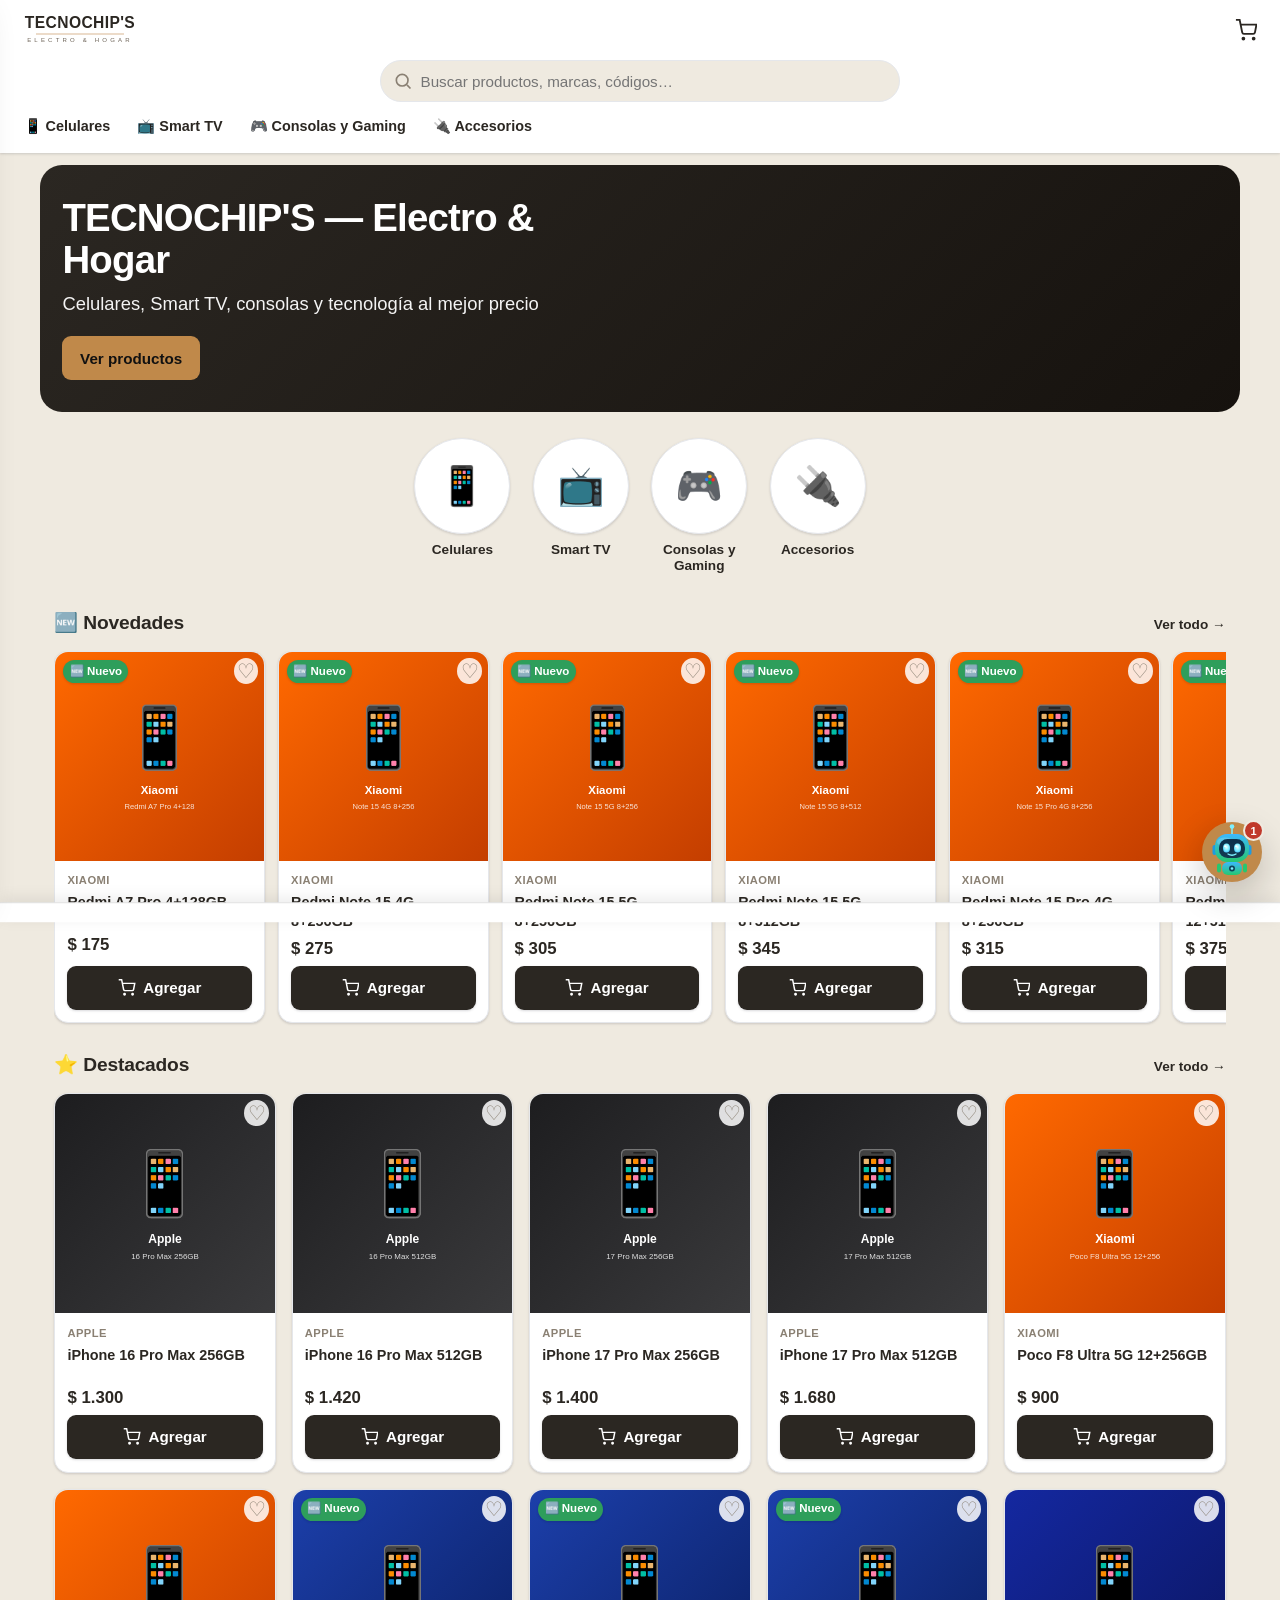
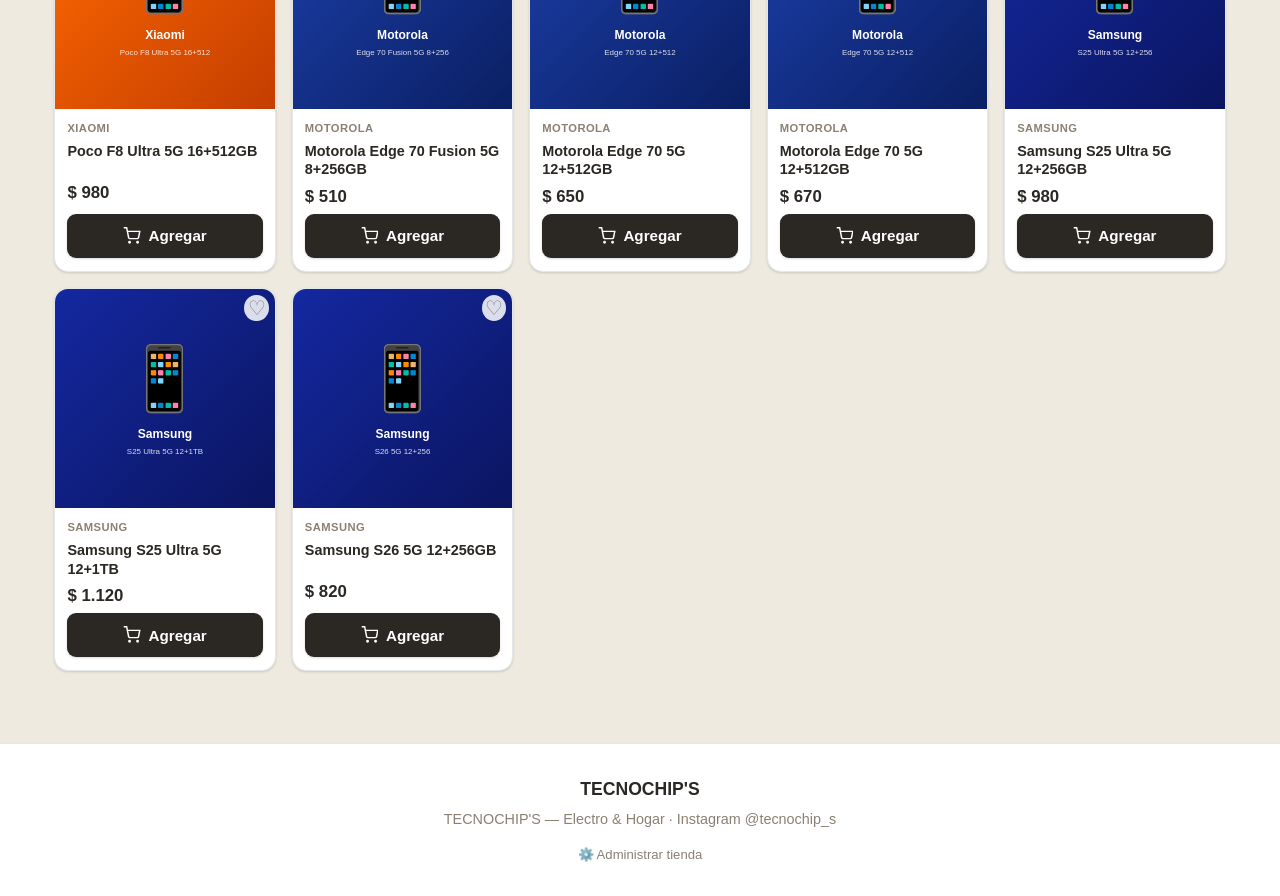
==== commit 701ccba3: "Etapa 6: index.html carga el asistente + service-worker v21 (precache asistente)" ====
--- a/index.html
+++ b/index.html
@@ -22,6 +22,8 @@
   <link rel="stylesheet" href="css/admin.css" />
   <!-- ETAPA 5 — Plataforma comercial (aditivo, namespaced .e5-*) -->
   <link rel="stylesheet" href="css/etapa5.css" />
+  <!-- ETAPA 6 — Asistente Inteligente "TECNO" (aditivo, namespaced .ast-*) -->
+  <link rel="stylesheet" href="css/asistente.css" />
 </head>
 <body>
   <!-- Splash de carga inicial -->
@@ -100,6 +102,21 @@
   <script src="js/etapa5/e5-config.js"></script>
   <script src="js/etapa5/ui-admin-etapa5-p4.js"></script>
 
+  <!-- =========================================================================
+       ETAPA 6 — Asistente Inteligente de Compras "TECNO" (módulos aditivos).
+       Vendedor virtual 100% local y offline: NO usa APIs de IA ni servicios de
+       pago. Reutiliza App.Search (búsqueda), App.Store (catálogo/precios),
+       App.Cart, App.WhatsApp y App.E5. Cuelga de window.App.Asst y guarda su
+       config/FAQ en IndexedDB (sin tocar el esquema ni la funcionalidad previa).
+       Orden: config → datos → comprensión (NLU) → motor → UI → panel admin.
+       ====================================================================== -->
+  <script src="js/asistente/ast-config.js"></script>
+  <script src="js/asistente/ast-data.js"></script>
+  <script src="js/asistente/ast-nlu.js"></script>
+  <script src="js/asistente/ast-engine.js"></script>
+  <script src="js/asistente/ast-ui.js"></script>
+  <script src="js/asistente/ast-admin.js"></script>
+
   <script src="js/app.js"></script>
 </body>
 </html>
--- a/css/asistente.css
+++ b/css/asistente.css
@@ -0,0 +1,419 @@
+/* =============================================================================
+ * asistente.css — Asistente Inteligente de Compras "TECNO" (ETAPA 6)
+ * -----------------------------------------------------------------------------
+ * Estilos 100% aditivos y namespaced con el prefijo .ast-* para NO colisionar
+ * con nada de la tienda ni del panel. Engancha a las variables de tema que la
+ * tienda ya inyecta en :root (--c-primary, --c-accent, --c-surface, …) para
+ * combinar solo con la marca. El color de acento se puede sobreescribir en
+ * runtime desde la configuración (JS setea --ast-accent en el contenedor).
+ *
+ * Incluye modo claro/oscuro automático (prefers-color-scheme) y diseño
+ * responsive: ventana flotante en PC/tablet y hoja inferior a pantalla casi
+ * completa en el celular.
+ * ========================================================================== */
+
+/* ---- Capa de variables propia (aislada de la tienda) --------------------- */
+.ast-root {
+  /* Acento: lo puede pisar el JS con --ast-accent desde la config */
+  --ast-accent: var(--c-accent, #c0894a);
+  --ast-brand: var(--c-primary, #2b2722);
+  --ast-brand-ink: #f5efe4;          /* texto sobre la barra de marca */
+  --ast-accent-ink: #16120e;         /* texto sobre botones de acento */
+
+  --ast-bg: var(--c-bg, #efeae0);    /* fondo del área de mensajes */
+  --ast-surface: var(--c-surface, #ffffff);
+  --ast-card: var(--c-surface, #ffffff);
+  --ast-text: var(--c-text, #2b2722);
+  --ast-muted: var(--c-muted, #8a8073);
+  --ast-border: color-mix(in srgb, var(--ast-text) 12%, transparent);
+  --ast-bot: var(--c-surface, #ffffff);
+  --ast-user: var(--ast-brand);
+  --ast-user-ink: #f3ede2;
+  --ast-ok: var(--c-success, #2e9e5b);
+  --ast-wsp: var(--c-whatsapp, #25d366);
+
+  --ast-radius: 16px;
+  --ast-shadow: 0 12px 34px rgba(16, 12, 8, .22);
+  --ast-z: 2147480000;               /* alto, pero por debajo de 2^31 */
+  --ast-font: var(--font, -apple-system, BlinkMacSystemFont, "Segoe UI", Roboto, Arial, sans-serif);
+
+  font-family: var(--ast-font);
+}
+
+/* Insets para dispositivos con notch (iPhone) */
+.ast-launcher, .ast-panel {
+  --ast-safe-b: env(safe-area-inset-bottom, 0px);
+  --ast-safe-r: env(safe-area-inset-right, 0px);
+  --ast-safe-l: env(safe-area-inset-left, 0px);
+}
+
+/* ============================ BOTÓN FLOTANTE ============================== */
+.ast-launcher {
+  position: fixed;
+  bottom: calc(18px + var(--ast-safe-b));
+  z-index: var(--ast-z);
+  display: inline-flex;
+  align-items: center;
+  gap: .55rem;
+  height: 60px;
+  padding: 0 6px;
+  border: none;
+  border-radius: 999px;
+  background: var(--ast-accent);
+  color: var(--ast-accent-ink);
+  box-shadow: var(--ast-shadow);
+  cursor: pointer;
+  font-family: var(--ast-font);
+  transition: transform .18s ease, box-shadow .18s ease, opacity .18s ease;
+}
+.ast-launcher:hover { transform: translateY(-2px) scale(1.03); }
+.ast-launcher:active { transform: scale(.97); }
+.ast-launcher--br { right: calc(18px + var(--ast-safe-r)); }
+.ast-launcher--bl { left: calc(18px + var(--ast-safe-l)); }
+
+/* Círculo del ícono */
+.ast-launcher__icon {
+  width: 48px; height: 48px;
+  flex: 0 0 auto;
+  display: flex; align-items: center; justify-content: center;
+  font-size: 26px; line-height: 1;
+}
+/* Etiqueta opcional al costado ("¿Buscás algo?") */
+.ast-launcher__label {
+  font-size: 14px; font-weight: 600; white-space: nowrap;
+  padding-right: 10px;
+}
+.ast-launcher--no-label { padding: 0; }
+.ast-launcher--no-label .ast-launcher__icon { width: 60px; height: 60px; font-size: 28px; }
+
+/* Globito de notificación */
+.ast-launcher__badge {
+  position: absolute; top: -2px;
+  min-width: 21px; height: 21px; padding: 0 5px;
+  border-radius: 999px;
+  background: var(--c-danger, #c0392b); color: #fff;
+  font-size: 11px; font-weight: 700;
+  display: flex; align-items: center; justify-content: center;
+  border: 2px solid var(--ast-bg);
+}
+.ast-launcher--br .ast-launcher__badge { right: -2px; }
+.ast-launcher--bl .ast-launcher__badge { left: -2px; }
+
+.ast-launcher[hidden] { display: none; }
+
+/* ============================== VENTANA =================================== */
+.ast-panel {
+  position: fixed;
+  bottom: calc(18px + var(--ast-safe-b));
+  z-index: var(--ast-z);
+  width: 370px;
+  max-width: calc(100vw - 32px);
+  height: 560px;
+  max-height: calc(100vh - 100px);
+  display: flex;
+  flex-direction: column;
+  background: var(--ast-surface);
+  border-radius: var(--ast-radius);
+  box-shadow: var(--ast-shadow);
+  overflow: hidden;
+  transform-origin: bottom right;
+  animation: ast-pop .22s cubic-bezier(.2, .9, .3, 1.1);
+}
+.ast-panel--br { right: calc(18px + var(--ast-safe-r)); transform-origin: bottom right; }
+.ast-panel--bl { left: calc(18px + var(--ast-safe-l)); transform-origin: bottom left; }
+.ast-panel[hidden] { display: none; }
+
+@keyframes ast-pop {
+  from { opacity: 0; transform: translateY(18px) scale(.96); }
+  to   { opacity: 1; transform: translateY(0) scale(1); }
+}
+
+/* ---- Encabezado ---------------------------------------------------------- */
+.ast-head {
+  display: flex; align-items: center; gap: 10px;
+  padding: 11px 12px;
+  background: var(--ast-brand);
+  color: var(--ast-brand-ink);
+}
+.ast-head__avatar {
+  width: 38px; height: 38px; flex: 0 0 auto;
+  border-radius: 50%;
+  background: var(--ast-accent); color: var(--ast-accent-ink);
+  display: flex; align-items: center; justify-content: center;
+  font-size: 21px; line-height: 1;
+}
+.ast-head__meta { min-width: 0; }
+.ast-head__title { font-size: 15px; font-weight: 600; line-height: 1.15; }
+.ast-head__status {
+  font-size: 11.5px; opacity: .85;
+  display: flex; align-items: center; gap: 5px; margin-top: 2px;
+}
+.ast-head__dot {
+  width: 7px; height: 7px; border-radius: 50%;
+  background: var(--ast-ok);
+  box-shadow: 0 0 0 0 color-mix(in srgb, var(--ast-ok) 70%, transparent);
+  animation: ast-pulse 2s infinite;
+}
+@keyframes ast-pulse {
+  0%   { box-shadow: 0 0 0 0 color-mix(in srgb, var(--ast-ok) 55%, transparent); }
+  70%  { box-shadow: 0 0 0 6px color-mix(in srgb, var(--ast-ok) 0%, transparent); }
+  100% { box-shadow: 0 0 0 0 color-mix(in srgb, var(--ast-ok) 0%, transparent); }
+}
+.ast-head__actions { margin-left: auto; display: flex; gap: 2px; }
+.ast-head__btn {
+  width: 30px; height: 30px;
+  display: flex; align-items: center; justify-content: center;
+  border: none; background: transparent;
+  color: var(--ast-brand-ink); opacity: .85;
+  border-radius: 8px; font-size: 18px; line-height: 1; cursor: pointer;
+}
+.ast-head__btn:hover { opacity: 1; background: rgba(255, 255, 255, .12); }
+
+/* ---- Cuerpo / mensajes --------------------------------------------------- */
+.ast-body {
+  flex: 1 1 auto;
+  overflow-y: auto;
+  -webkit-overflow-scrolling: touch;
+  padding: 14px 12px;
+  background: var(--ast-bg);
+  display: flex; flex-direction: column; gap: 10px;
+  scrollbar-width: thin;
+}
+.ast-body::-webkit-scrollbar { width: 8px; }
+.ast-body::-webkit-scrollbar-thumb {
+  background: color-mix(in srgb, var(--ast-muted) 40%, transparent);
+  border-radius: 8px;
+}
+
+.ast-row { display: flex; }
+.ast-row--user { justify-content: flex-end; }
+
+.ast-bubble {
+  max-width: 85%;
+  padding: 9px 12px;
+  border-radius: 15px;
+  font-size: 14px; line-height: 1.5;
+  word-wrap: break-word; overflow-wrap: anywhere;
+  white-space: pre-wrap;                 /* respeta saltos de línea de las FAQ */
+}
+.ast-bubble--bot {
+  background: var(--ast-bot); color: var(--ast-text);
+  border: .5px solid var(--ast-border);
+  border-bottom-left-radius: 5px;
+}
+.ast-bubble--user {
+  background: var(--ast-user); color: var(--ast-user-ink);
+  border-bottom-right-radius: 5px;
+}
+.ast-bubble a { color: var(--ast-accent); text-decoration: underline; }
+.ast-bubble--user a { color: inherit; }
+
+/* ---- Chips de acceso rápido / sugerencias -------------------------------- */
+.ast-chips { display: flex; flex-wrap: wrap; gap: 7px; }
+.ast-chip {
+  font-size: 13px; padding: 6px 12px;
+  border-radius: 999px;
+  background: var(--ast-surface); color: var(--ast-text);
+  border: .5px solid var(--ast-accent);
+  display: inline-flex; align-items: center; gap: 5px;
+  cursor: pointer; line-height: 1.2;
+  transition: background .15s ease, color .15s ease;
+}
+.ast-chip:hover { background: var(--ast-accent); color: var(--ast-accent-ink); }
+.ast-chip__ico { font-size: 15px; }
+
+/* ---- Tarjetas de producto ------------------------------------------------ */
+.ast-products { display: flex; flex-direction: column; gap: 8px; width: 100%; }
+.ast-pcard {
+  display: flex; gap: 10px; align-items: center;
+  padding: 8px;
+  background: var(--ast-card);
+  border: .5px solid var(--ast-border);
+  border-radius: 12px;
+  transition: border-color .15s ease, transform .15s ease;
+}
+.ast-pcard:hover { border-color: var(--ast-accent); transform: translateY(-1px); }
+.ast-pcard__media {
+  position: relative;
+  width: 56px; height: 56px; flex: 0 0 auto;
+  border-radius: 10px; overflow: hidden;
+  background: color-mix(in srgb, var(--ast-accent) 14%, var(--ast-surface));
+  display: flex; align-items: center; justify-content: center;
+}
+.ast-pcard__media img { width: 100%; height: 100%; object-fit: cover; }
+.ast-pcard__media-ph { font-size: 25px; color: var(--ast-accent); }
+.ast-pcard__badge {
+  position: absolute; top: 2px; left: 2px;
+  font-size: 9.5px; font-weight: 700; line-height: 1;
+  padding: 2px 5px; border-radius: 6px;
+  background: var(--c-danger, #c0392b); color: #fff;
+}
+.ast-pcard__info { flex: 1 1 auto; min-width: 0; }
+.ast-pcard__brand {
+  font-size: 10.5px; color: var(--ast-muted);
+  text-transform: uppercase; letter-spacing: .04em;
+}
+.ast-pcard__name {
+  font-size: 13px; font-weight: 600; color: var(--ast-text);
+  line-height: 1.25;
+  display: -webkit-box; -webkit-line-clamp: 2; -webkit-box-orient: vertical;
+  overflow: hidden;
+}
+.ast-pcard__prices { display: flex; align-items: baseline; gap: 7px; margin-top: 3px; flex-wrap: wrap; }
+.ast-pcard__price { font-size: 14px; font-weight: 700; color: var(--ast-text); }
+.ast-pcard__old { font-size: 11px; color: var(--ast-muted); text-decoration: line-through; }
+.ast-pcard__acts { display: flex; flex-direction: column; gap: 5px; flex: 0 0 auto; }
+.ast-pbtn {
+  font-size: 11.5px; padding: 6px 10px;
+  border-radius: 8px; border: none; cursor: pointer;
+  display: inline-flex; align-items: center; justify-content: center; gap: 4px;
+  white-space: nowrap; line-height: 1;
+}
+.ast-pbtn--ghost { background: transparent; border: .5px solid var(--ast-border); color: var(--ast-text); }
+.ast-pbtn--ghost:hover { border-color: var(--ast-accent); }
+.ast-pbtn--primary { background: var(--ast-accent); color: var(--ast-accent-ink); }
+.ast-pbtn--primary:hover { filter: brightness(.96); }
+.ast-pbtn--wsp { background: var(--ast-wsp); color: #0b3d1e; }
+
+/* "Ver más resultados" */
+.ast-more {
+  align-self: center;
+  font-size: 12.5px; padding: 7px 14px; margin-top: 2px;
+  background: transparent; border: .5px solid var(--ast-border);
+  border-radius: 999px; color: var(--ast-text); cursor: pointer;
+}
+.ast-more:hover { border-color: var(--ast-accent); }
+
+/* ---- Indicador de "escribiendo…" ---------------------------------------- */
+.ast-typing {
+  display: inline-flex; gap: 4px; align-items: center;
+  padding: 11px 13px;
+  background: var(--ast-bot); border: .5px solid var(--ast-border);
+  border-radius: 15px; border-bottom-left-radius: 5px;
+  width: fit-content;
+}
+.ast-typing span {
+  width: 6px; height: 6px; border-radius: 50%;
+  background: var(--ast-muted);
+  animation: ast-bounce 1s infinite;
+}
+.ast-typing span:nth-child(2) { animation-delay: .18s; }
+.ast-typing span:nth-child(3) { animation-delay: .36s; }
+@keyframes ast-bounce {
+  0%, 60%, 100% { opacity: .3; transform: translateY(0); }
+  30% { opacity: 1; transform: translateY(-3px); }
+}
+
+/* ---- Barra de entrada ---------------------------------------------------- */
+.ast-input {
+  display: flex; align-items: center; gap: 8px;
+  padding: 10px;
+  background: var(--ast-surface);
+  border-top: .5px solid var(--ast-border);
+}
+.ast-input__field {
+  flex: 1 1 auto; min-width: 0;
+  height: 40px; padding: 0 15px;
+  border-radius: 999px;
+  border: .5px solid var(--ast-border);
+  background: var(--ast-bg);
+  color: var(--ast-text);
+  font-size: 14px; font-family: var(--ast-font);
+  outline: none;
+}
+.ast-input__field::placeholder { color: var(--ast-muted); }
+.ast-input__field:focus { border-color: var(--ast-accent); }
+.ast-input__send {
+  width: 40px; height: 40px; flex: 0 0 auto;
+  border: none; border-radius: 50%;
+  background: var(--ast-accent); color: var(--ast-accent-ink);
+  display: flex; align-items: center; justify-content: center;
+  font-size: 18px; cursor: pointer;
+  transition: transform .12s ease;
+}
+.ast-input__send:hover { transform: scale(1.05); }
+.ast-input__send:disabled { opacity: .5; cursor: default; transform: none; }
+
+/* Pie discreto */
+.ast-foot {
+  text-align: center; font-size: 10.5px; color: var(--ast-muted);
+  padding: 0 0 6px; background: var(--ast-surface);
+}
+
+/* ============================ MODO OSCURO ================================= *
+ * Se activa solo si el sistema/navegador está en oscuro. Si en el futuro la
+ * tienda agrega un toggle, basta con poner la clase .ast-dark en .ast-root. */
+@media (prefers-color-scheme: dark) {
+  .ast-root:not(.ast-light) {
+    --ast-brand: #211c17;
+    --ast-bg: #14110d;
+    --ast-surface: #1d1913;
+    --ast-card: #241f1a;
+    --ast-text: #efeae0;
+    --ast-muted: #a99f8f;
+    --ast-border: color-mix(in srgb, #efeae0 13%, transparent);
+    --ast-bot: #2f2a23;
+    --ast-user: var(--ast-accent);
+    --ast-user-ink: #1a1510;
+  }
+}
+.ast-root.ast-dark {
+  --ast-brand: #211c17;
+  --ast-bg: #14110d;
+  --ast-surface: #1d1913;
+  --ast-card: #241f1a;
+  --ast-text: #efeae0;
+  --ast-muted: #a99f8f;
+  --ast-border: color-mix(in srgb, #efeae0 13%, transparent);
+  --ast-bot: #2f2a23;
+  --ast-user: var(--ast-accent);
+  --ast-user-ink: #1a1510;
+}
+
+/* ============================ RESPONSIVE ================================== *
+ * En celulares la ventana ocupa casi toda la pantalla (hoja inferior). */
+@media (max-width: 560px) {
+  .ast-panel {
+    width: 100vw; max-width: 100vw;
+    height: 88vh; max-height: 88vh;
+    left: 0; right: 0; bottom: 0;
+    border-radius: 18px 18px 0 0;
+  }
+  .ast-panel--bl, .ast-panel--br { left: 0; right: 0; }
+  .ast-launcher { bottom: calc(14px + var(--ast-safe-b)); }
+}
+
+/* ============================ MASCOTA ROBOT ============================== */
+/* Contenedores con mascota/imagen: sin fondo ni tipografía de emoji */
+.ast-avatar--rich { background: transparent !important; overflow: visible; }
+.ast-mascot { display: block; width: 100%; height: 100%; line-height: 0; }
+.ast-mascot svg { display: block; width: 100%; height: 100%; overflow: visible; }
+.ast-avatar-img { width: 100%; height: 100%; object-fit: contain; border-radius: 50%; }
+
+/* Flota todo el robot */
+.ast-mascot__bot { animation: ast-float 3s ease-in-out infinite; transform-origin: center; }
+@keyframes ast-float {
+  0%, 100% { transform: translateY(0); }
+  50%      { transform: translateY(-5%); }
+}
+/* Parpadeo de los ojos (cada ojo escala sobre su propio centro) */
+.ast-mascot__eye { transform-box: fill-box; transform-origin: center; animation: ast-blink 4.2s ease-in-out infinite; }
+@keyframes ast-blink {
+  0%, 91%, 100% { transform: scaleY(1); }
+  94%, 97%      { transform: scaleY(0.12); }
+}
+/* Pulso de la antena y del "corazón" del cuerpo */
+.ast-mascot__pulse { transform-box: fill-box; transform-origin: center; animation: ast-pulse 1.8s ease-in-out infinite; }
+@keyframes ast-pulse {
+  0%, 100% { transform: scale(1); opacity: 1; }
+  50%      { transform: scale(1.3); opacity: 0.55; }
+}
+/* En el botón flotante el robot ocupa todo el círculo */
+.ast-launcher__icon.ast-avatar--rich { width: 60px; height: 60px; }
+
+/* Accesibilidad: respetar "reducir movimiento" */
+@media (prefers-reduced-motion: reduce) {
+  .ast-panel { animation: none; }
+  .ast-head__dot, .ast-typing span, .ast-launcher,
+  .ast-mascot__bot, .ast-mascot__eye, .ast-mascot__pulse { animation: none; transition: none; }
+}
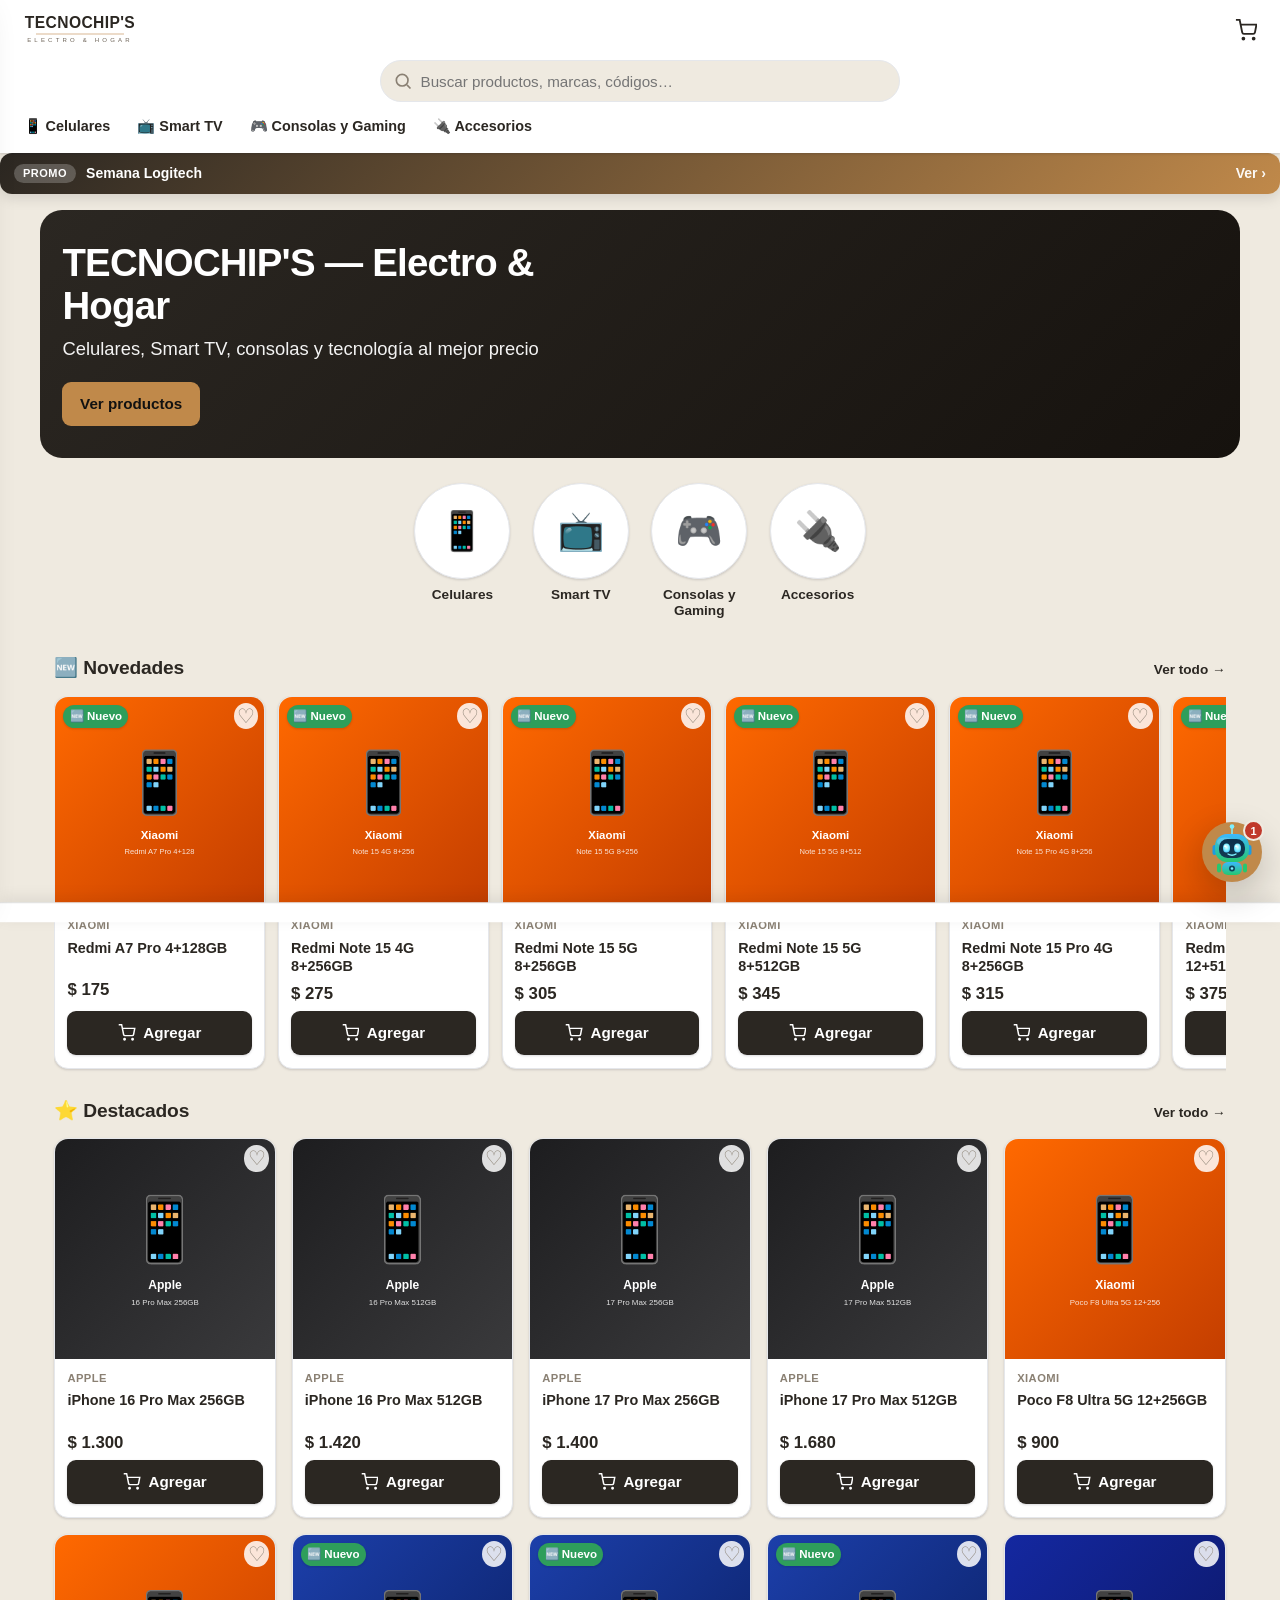
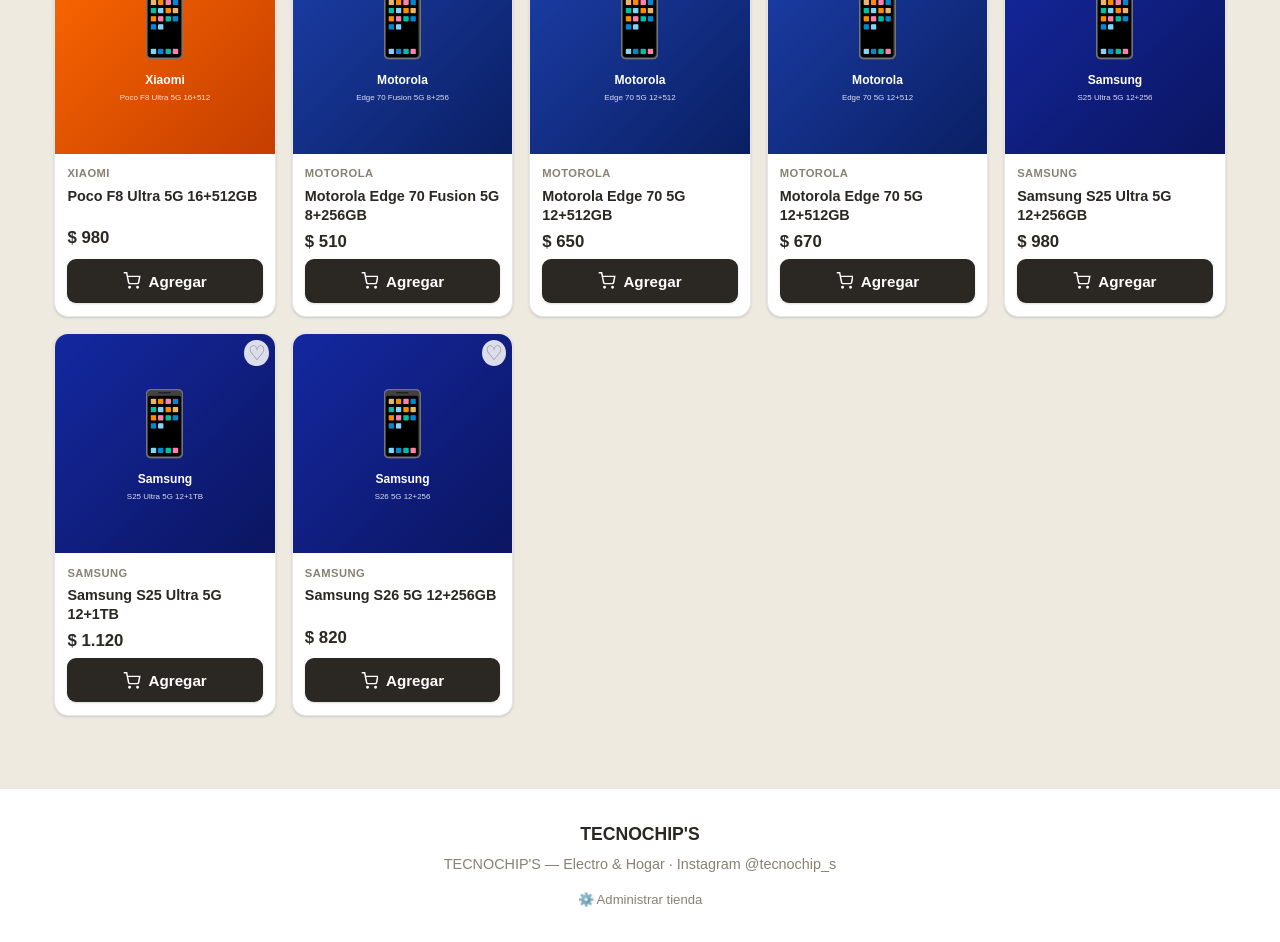
==== commit 63864321: "Add files via upload" ====
--- a/index.html
+++ b/index.html
@@ -93,6 +93,7 @@
   <script src="js/etapa5/e5-share.js"></script>
   <script src="js/etapa5/e5-related.js"></script>
   <script src="js/etapa5/e5-search-suggest.js"></script>
+  <script src="js/etapa5/e5-promo-banner.js"></script>
   <script src="js/etapa5/ui-storefront-etapa5.js"></script>
   <!-- PARTE 4: gestión masiva, config general, SEO, optimización, exportaciones -->
   <script src="js/etapa5/e5-export.js"></script>
@@ -101,6 +102,7 @@
   <script src="js/etapa5/e5-optimize.js"></script>
   <script src="js/etapa5/e5-config.js"></script>
   <script src="js/etapa5/ui-admin-etapa5-p4.js"></script>
+  <script src="js/etapa5/ui-admin-promo.js"></script>
 
   <!-- =========================================================================
        ETAPA 6 — Asistente Inteligente de Compras "TECNO" (módulos aditivos).
--- a/css/etapa5.css
+++ b/css/etapa5.css
@@ -96,3 +96,31 @@
 /* Lazy loading: imagen aún no cargada */
 img.e5-lazy { filter: blur(8px); transition: filter .3s ease; background: rgba(0,0,0,.05); }
 img.e5-lazy.is-loaded { filter: none; }
+
+/* ===================== BANNER DINÁMICO DE PROMOCIONES ===================== *
+ * Barra de texto que cambia en cada carga (mensaje del catálogo real). */
+.e5-promo {
+  display: flex; align-items: center; gap: 10px;
+  margin: 0 0 1rem;
+  padding: 11px 14px;
+  border-radius: 12px;
+  background: linear-gradient(135deg, var(--color-primary, #2b2722), var(--color-accent, #c0894a));
+  color: #fff; text-decoration: none;
+  font-size: 14px; font-weight: 600; line-height: 1.2;
+  box-shadow: 0 4px 14px rgba(0,0,0,.12);
+  transition: transform .15s ease, box-shadow .15s ease;
+  animation: e5-promo-in .4s ease;
+}
+.e5-promo:hover { transform: translateY(-1px); box-shadow: 0 6px 18px rgba(0,0,0,.18); }
+.e5-promo:active { transform: scale(.99); }
+.e5-promo__tag {
+  flex: 0 0 auto;
+  font-size: 11px; font-weight: 700; letter-spacing: .5px; text-transform: uppercase;
+  background: color-mix(in srgb, currentColor 22%, transparent);  /* se adapta al color del texto */
+  padding: 3px 9px; border-radius: 999px;
+}
+.e5-promo__text { flex: 1 1 auto; min-width: 0; overflow: hidden; text-overflow: ellipsis; white-space: nowrap; }
+.e5-promo__go { flex: 0 0 auto; font-weight: 700; opacity: .95; }
+.e5-promo__go::after { content: ' \203A'; }   /* › */
+@keyframes e5-promo-in { from { opacity: 0; transform: translateY(-6px); } to { opacity: 1; transform: translateY(0); } }
+@media (prefers-reduced-motion: reduce) { .e5-promo { animation: none; } }
--- a/css/asistente.css
+++ b/css/asistente.css
@@ -371,16 +371,44 @@
 }
 
 /* ============================ RESPONSIVE ================================== *
- * En celulares la ventana ocupa casi toda la pantalla (hoja inferior). */
+ * En celulares: VENTANA FLOTANTE traslúcida (se ve algo del fondo detrás).
+ * El panel y sus partes usan fondos semitransparentes + desenfoque (vidrio
+ * esmerilado) para dejar entrever la tienda sin perder legibilidad. */
 @media (max-width: 560px) {
   .ast-panel {
-    width: 100vw; max-width: 100vw;
-    height: 88vh; max-height: 88vh;
-    left: 0; right: 0; bottom: 0;
-    border-radius: 18px 18px 0 0;
+    left: 12px; right: 12px;
+    bottom: calc(14px + var(--ast-safe-b));
+    width: auto; max-width: none;
+    height: 76vh; max-height: calc(100vh - 84px);
+    border-radius: 20px;
+    /* Superficie traslúcida + vidrio esmerilado (más transparente) */
+    background: color-mix(in srgb, var(--ast-surface) 48%, transparent);
+    -webkit-backdrop-filter: blur(18px) saturate(1.2);
+    backdrop-filter: blur(18px) saturate(1.2);
+    border: .5px solid color-mix(in srgb, #ffffff 30%, transparent);
   }
-  .ast-panel--bl, .ast-panel--br { left: 0; right: 0; }
+  .ast-panel--bl, .ast-panel--br { left: 12px; right: 12px; }
+
+  /* Partes internas traslúcidas: dejan pasar el fondo desenfocado */
+  .ast-head  { background: color-mix(in srgb, var(--ast-brand) 64%, transparent); }
+  .ast-body  { background: color-mix(in srgb, var(--ast-bg) 22%, transparent); }
+  .ast-input { background: color-mix(in srgb, var(--ast-surface) 46%, transparent); }
+  .ast-foot  { background: transparent; }
+  .ast-input__field { background: color-mix(in srgb, var(--ast-bg) 60%, transparent); }
+
+  /* Burbujas casi opacas para que el texto se lea SIEMPRE nítido */
+  .ast-bubble--bot  { background: color-mix(in srgb, var(--ast-bot) 94%, transparent); }
+  .ast-bubble--user { background: color-mix(in srgb, var(--ast-user) 94%, transparent); }
+
   .ast-launcher { bottom: calc(14px + var(--ast-safe-b)); }
+}
+
+/* Si el navegador no soporta desenfoque, subimos la opacidad para legibilidad */
+@media (max-width: 560px) {
+  @supports not ((backdrop-filter: blur(1px)) or (-webkit-backdrop-filter: blur(1px))) {
+    .ast-panel { background: color-mix(in srgb, var(--ast-surface) 82%, transparent); }
+    .ast-body  { background: color-mix(in srgb, var(--ast-bg) 68%, transparent); }
+  }
 }
 
 /* ============================ MASCOTA ROBOT ============================== */
